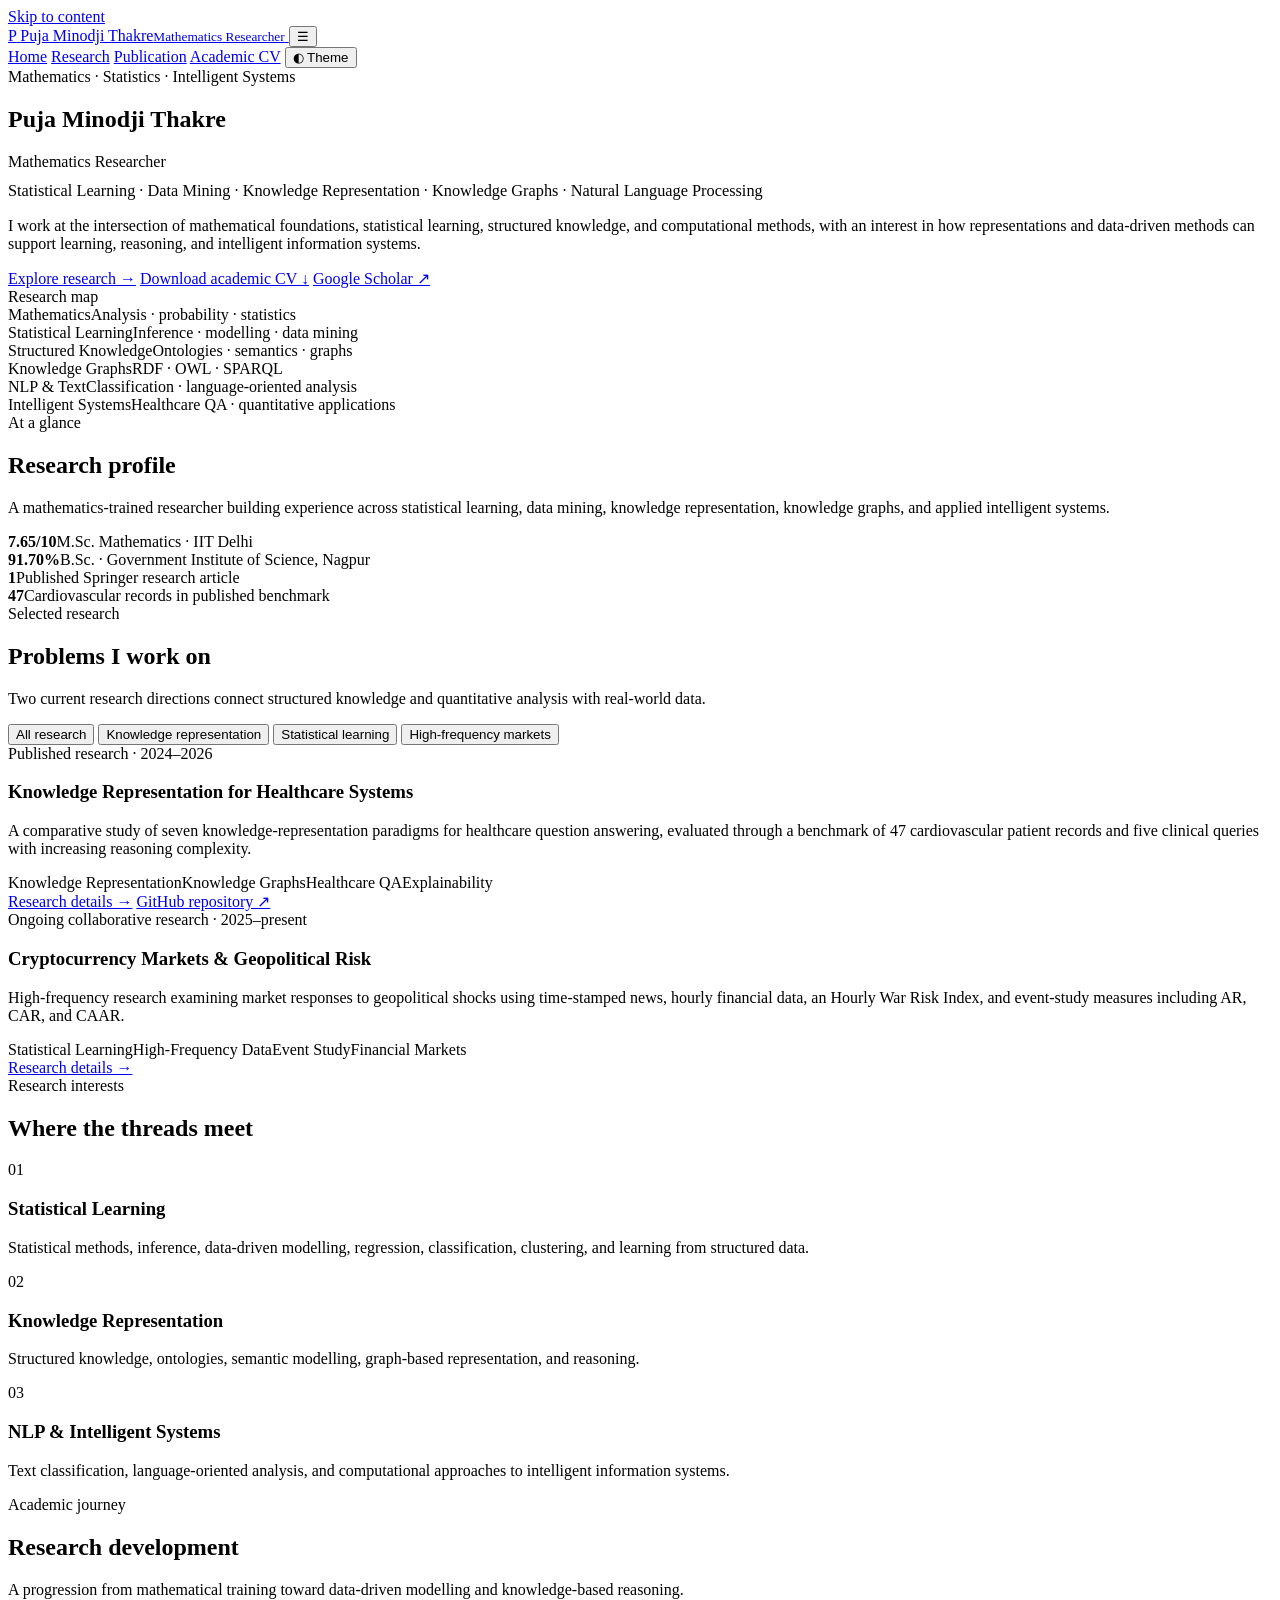
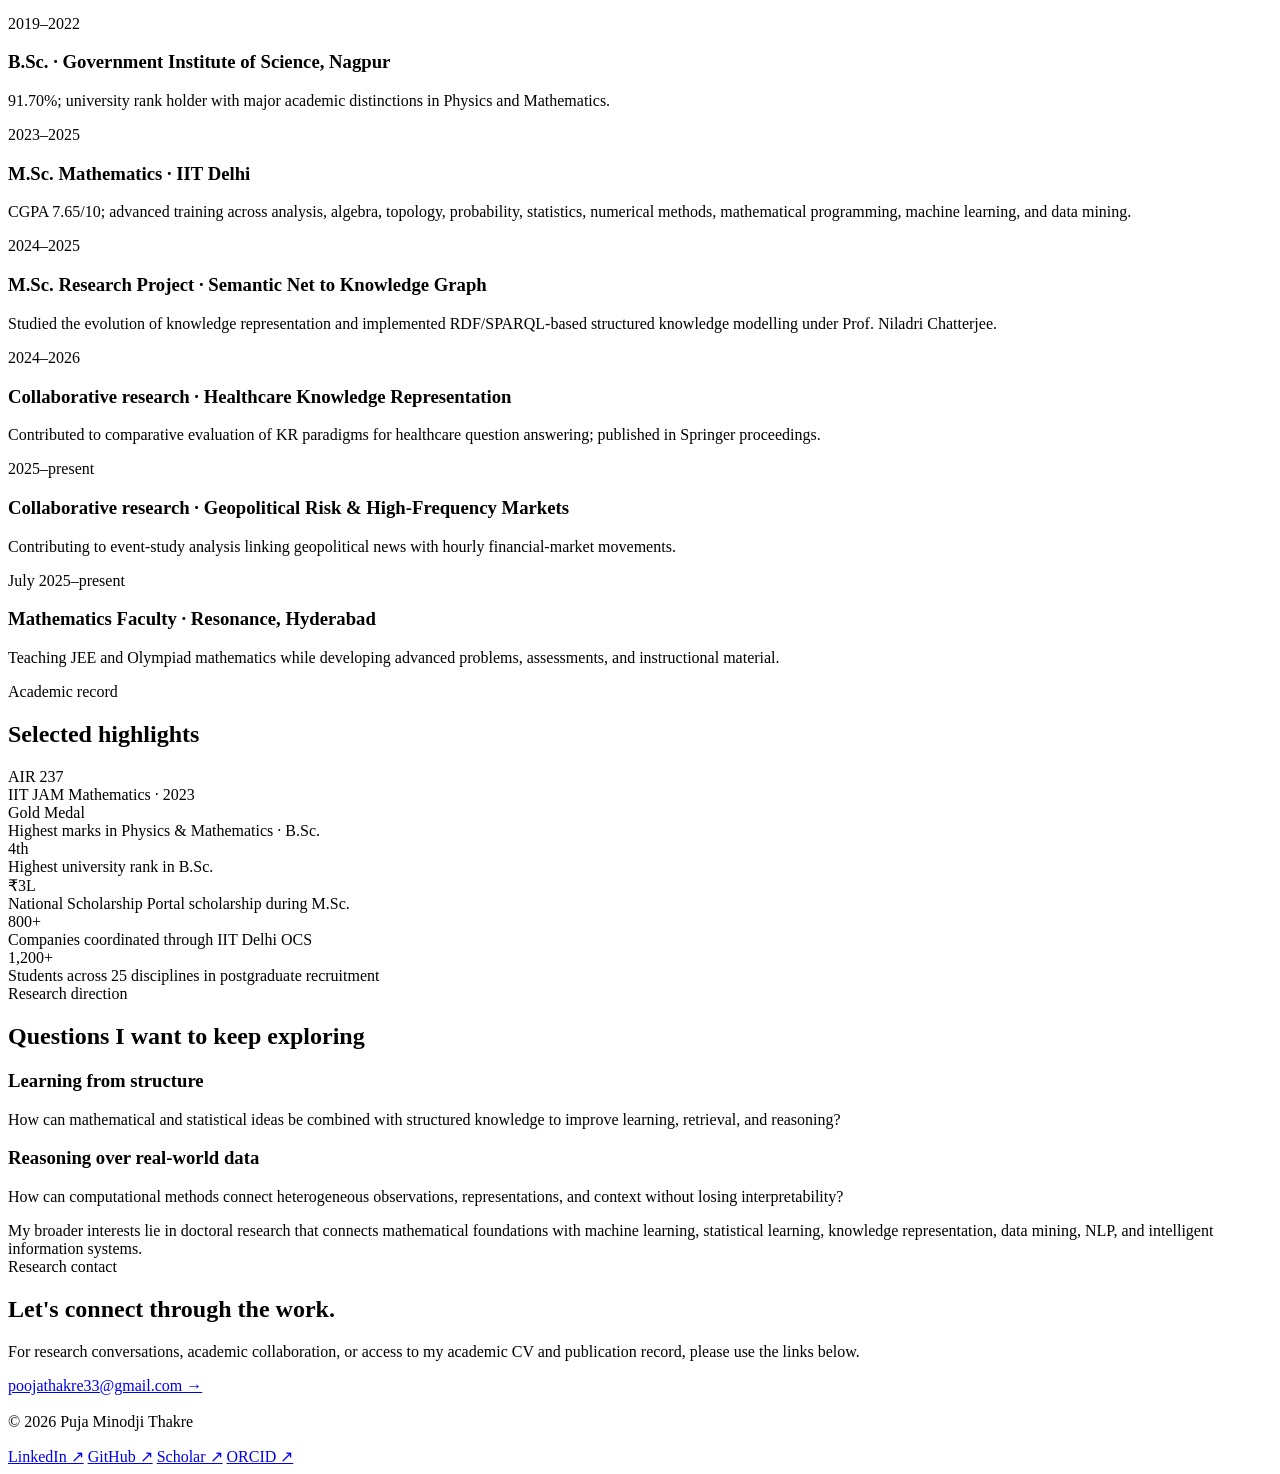
==== index.html @ 7a0cbb79 "Add files via upload" ====
<!doctype html>
<html lang="en">
<head>
  <meta charset="utf-8">
  <meta name="viewport" content="width=device-width, initial-scale=1">
  <meta name="description" content="Academic website of Puja Minodji Thakre — Mathematics Researcher working across statistical learning, data mining, knowledge representation, knowledge graphs, and NLP.">
  <meta name="theme-color" content="#2f6f64">
  <title>Puja Minodji Thakre — Mathematics Researcher</title>
  <link rel="icon" href="assets/favicon.svg" type="image/svg+xml"><link rel="manifest" href="site.webmanifest">
  <link rel="stylesheet" href="assets/styles.css">
</head>
<body>
<a class="skip-link" href="#main">Skip to content</a>
<div class="progress" aria-hidden="true"><span></span></div>
<header class="nav">
  <div class="container nav-inner">
    <a class="brand" href="index.html" aria-label="Puja Minodji Thakre home">
      <span class="brand-mark">P</span>
      <span>Puja Minodji Thakre<small>Mathematics Researcher</small></span>
    </a>
    <button class="menu-btn" data-menu aria-expanded="false" aria-label="Open navigation">☰</button>
    <nav class="nav-links" data-nav aria-label="Primary navigation">
      <a href="index.html" data-current>Home</a>
      <a href="research.html">Research</a>
      <a href="publications.html">Publication</a>
      <a href="cv.html">Academic CV</a>
      <button class="nav-btn" data-theme-toggle aria-label="Switch theme">◐ Theme</button>
    </nav>
  </div>
</header>

<main id="main">
  <section class="hero">
    <div class="container hero-grid">
      <div>
        <div class="eyebrow">Mathematics · Statistics · Intelligent Systems</div>
        <h1>Puja Minodji Thakre</h1>
        <div class="subtitle">Mathematics Researcher</div>
        <p class="subtitle" style="font-size:1.02rem; margin-top:10px;">Statistical Learning · Data Mining · Knowledge Representation · Knowledge Graphs · Natural Language Processing</p>
        <p class="statement">I work at the intersection of mathematical foundations, statistical learning, structured knowledge, and computational methods, with an interest in how representations and data-driven methods can support learning, reasoning, and intelligent information systems.</p>
        <div class="hero-actions">
          <a class="btn btn-primary" href="research.html">Explore research →</a>
          <a class="btn" href="assets/Puja_Academic_CV.pdf" target="_blank" rel="noopener">Download academic CV ↓</a>
          <a class="btn btn-ghost" href="https://scholar.google.com/citations?user=FoOvhlQAAAAJ&hl=en" target="_blank" rel="noopener">Google Scholar ↗</a>
        </div>
      </div>

      <div class="hero-art" aria-label="Research map visualization">
        <div class="label">Research map</div>
        <div class="constellation">
          <div class="link l1"></div><div class="link l2"></div><div class="link l3"></div><div class="link l4"></div><div class="link l5"></div>
          <div class="pulse p1"></div><div class="pulse p2"></div>
          <div class="node n1">Mathematics<span>Analysis · probability · statistics</span></div>
          <div class="node n2">Statistical Learning<span>Inference · modelling · data mining</span></div>
          <div class="node n3">Structured Knowledge<span>Ontologies · semantics · graphs</span></div>
          <div class="node n4">Knowledge Graphs<span>RDF · OWL · SPARQL</span></div>
          <div class="node n5">NLP &amp; Text<span>Classification · language-oriented analysis</span></div>
          <div class="node n6">Intelligent Systems<span>Healthcare QA · quantitative applications</span></div>
        </div>
      </div>
    </div>
  </section>

  <section class="section" id="snapshot">
    <div class="container">
      <div class="section-head">
        <div>
          <div class="section-kicker">At a glance</div>
          <h2>Research profile</h2>
        </div>
        <p class="section-intro">A mathematics-trained researcher building experience across statistical learning, data mining, knowledge representation, knowledge graphs, and applied intelligent systems.</p>
      </div>
      <div class="snapshot">
        <div class="item"><strong>7.65/10</strong><span>M.Sc. Mathematics · IIT Delhi</span></div>
        <div class="item"><strong>91.70%</strong><span>B.Sc. · Government Institute of Science, Nagpur</span></div>
        <div class="item"><strong>1</strong><span>Published Springer research article</span></div>
        <div class="item"><strong>47</strong><span>Cardiovascular records in published benchmark</span></div>
      </div>
    </div>
  </section>

  <section class="section alt" id="research">
    <div class="container">
      <div class="section-head">
        <div>
          <div class="section-kicker">Selected research</div>
          <h2>Problems I work on</h2>
        </div>
        <p class="section-intro">Two current research directions connect structured knowledge and quantitative analysis with real-world data.</p>
      </div>

      <div class="filters" data-filter-group>
        <button class="filter active" data-filter="all">All research</button>
        <button class="filter" data-filter="kr">Knowledge representation</button>
        <button class="filter" data-filter="stats">Statistical learning</button>
        <button class="filter" data-filter="finance">High-frequency markets</button>
      </div>

      <div class="grid-2">
        <article class="card" data-research-card data-tags="kr">
          <div class="meta">Published research · 2024–2026</div>
          <h3>Knowledge Representation for Healthcare Systems</h3>
          <p>A comparative study of seven knowledge-representation paradigms for healthcare question answering, evaluated through a benchmark of 47 cardiovascular patient records and five clinical queries with increasing reasoning complexity.</p>
          <div class="tag-row">
            <span class="tag">Knowledge Representation</span><span class="tag">Knowledge Graphs</span><span class="tag">Healthcare QA</span><span class="tag">Explainability</span>
          </div>
          <div class="card-actions">
            <a class="text-link" href="research.html#healthcare">Research details →</a>
            <a class="text-link" href="https://github.com/PUJAMINODTHAKRE/healthcare-kb-representation-evaluation" target="_blank" rel="noopener">GitHub repository ↗</a>
          </div>
        </article>

        <article class="card" data-research-card data-tags="stats,finance">
          <div class="meta">Ongoing collaborative research · 2025–present</div>
          <h3>Cryptocurrency Markets &amp; Geopolitical Risk</h3>
          <p>High-frequency research examining market responses to geopolitical shocks using time-stamped news, hourly financial data, an Hourly War Risk Index, and event-study measures including AR, CAR, and CAAR.</p>
          <div class="tag-row">
            <span class="tag">Statistical Learning</span><span class="tag">High-Frequency Data</span><span class="tag">Event Study</span><span class="tag">Financial Markets</span>
          </div>
          <div class="card-actions"><a class="text-link" href="research.html#markets">Research details →</a></div>
        </article>
      </div>
    </div>
  </section>

  <section class="section" id="interests">
    <div class="container">
      <div class="section-head">
        <div>
          <div class="section-kicker">Research interests</div>
          <h2>Where the threads meet</h2>
        </div>
      </div>
      <div class="grid-3">
        <div class="card"><div class="meta">01</div><h3>Statistical Learning</h3><p>Statistical methods, inference, data-driven modelling, regression, classification, clustering, and learning from structured data.</p></div>
        <div class="card"><div class="meta">02</div><h3>Knowledge Representation</h3><p>Structured knowledge, ontologies, semantic modelling, graph-based representation, and reasoning.</p></div>
        <div class="card"><div class="meta">03</div><h3>NLP &amp; Intelligent Systems</h3><p>Text classification, language-oriented analysis, and computational approaches to intelligent information systems.</p></div>
      </div>
    </div>
  </section>

  <section class="section alt" id="journey">
    <div class="container">
      <div class="section-head">
        <div><div class="section-kicker">Academic journey</div><h2>Research development</h2></div>
        <p class="section-intro">A progression from mathematical training toward data-driven modelling and knowledge-based reasoning.</p>
      </div>
      <div class="timeline">
        <div class="timeline-item"><div class="timeline-date">2019–2022</div><h3>B.Sc. · Government Institute of Science, Nagpur</h3><p>91.70%; university rank holder with major academic distinctions in Physics and Mathematics.</p></div>
        <div class="timeline-item"><div class="timeline-date">2023–2025</div><h3>M.Sc. Mathematics · IIT Delhi</h3><p>CGPA 7.65/10; advanced training across analysis, algebra, topology, probability, statistics, numerical methods, mathematical programming, machine learning, and data mining.</p></div>
        <div class="timeline-item"><div class="timeline-date">2024–2025</div><h3>M.Sc. Research Project · Semantic Net to Knowledge Graph</h3><p>Studied the evolution of knowledge representation and implemented RDF/SPARQL-based structured knowledge modelling under Prof. Niladri Chatterjee.</p></div>
        <div class="timeline-item"><div class="timeline-date">2024–2026</div><h3>Collaborative research · Healthcare Knowledge Representation</h3><p>Contributed to comparative evaluation of KR paradigms for healthcare question answering; published in Springer proceedings.</p></div>
        <div class="timeline-item"><div class="timeline-date">2025–present</div><h3>Collaborative research · Geopolitical Risk &amp; High-Frequency Markets</h3><p>Contributing to event-study analysis linking geopolitical news with hourly financial-market movements.</p></div>
        <div class="timeline-item"><div class="timeline-date">July 2025–present</div><h3>Mathematics Faculty · Resonance, Hyderabad</h3><p>Teaching JEE and Olympiad mathematics while developing advanced problems, assessments, and instructional material.</p></div>
      </div>
    </div>
  </section>

  <section class="section" id="highlights">
    <div class="container">
      <div class="section-head"><div><div class="section-kicker">Academic record</div><h2>Selected highlights</h2></div></div>
      <div class="stats-grid">
        <div class="stat-card"><div class="big">AIR 237</div><div class="label">IIT JAM Mathematics · 2023</div></div>
        <div class="stat-card"><div class="big">Gold Medal</div><div class="label">Highest marks in Physics &amp; Mathematics · B.Sc.</div></div>
        <div class="stat-card"><div class="big">4th</div><div class="label">Highest university rank in B.Sc.</div></div>
        <div class="stat-card"><div class="big">₹3L</div><div class="label">National Scholarship Portal scholarship during M.Sc.</div></div>
        <div class="stat-card"><div class="big">800+</div><div class="label">Companies coordinated through IIT Delhi OCS</div></div>
        <div class="stat-card"><div class="big">1,200+</div><div class="label">Students across 25 disciplines in postgraduate recruitment</div></div>
      </div>
    </div>
  </section>

  <section class="section alt" id="direction">
    <div class="container">
      <div class="section-head">
        <div><div class="section-kicker">Research direction</div><h2>Questions I want to keep exploring</h2></div>
      </div>
      <div class="grid-2">
        <div class="card">
          <h3>Learning from structure</h3>
          <p>How can mathematical and statistical ideas be combined with structured knowledge to improve learning, retrieval, and reasoning?</p>
        </div>
        <div class="card">
          <h3>Reasoning over real-world data</h3>
          <p>How can computational methods connect heterogeneous observations, representations, and context without losing interpretability?</p>
        </div>
      </div>
      <div class="callout">My broader interests lie in doctoral research that connects mathematical foundations with machine learning, statistical learning, knowledge representation, data mining, NLP, and intelligent information systems.</div>
    </div>
  </section>
</main>

<footer class="footer">
  <div class="container footer-grid">
    <div>
      <div class="section-kicker">Research contact</div>
      <h2>Let's connect through the work.</h2>
      <p>For research conversations, academic collaboration, or access to my academic CV and publication record, please use the links below.</p>
      <a class="text-link" href="mailto:poojathakre33@gmail.com">poojathakre33@gmail.com →</a>
      <p style="margin-top:18px;" data-year="2026">© 2026 Puja Minodji Thakre</p>
    </div>
    <div class="socials">
      <a class="social" href="https://www.linkedin.com/in/puja-minodji-thakre/" target="_blank" rel="noopener">LinkedIn ↗</a>
      <a class="social" href="https://github.com/PUJAMINODTHAKRE" target="_blank" rel="noopener">GitHub ↗</a>
      <a class="social" href="https://scholar.google.com/citations?user=FoOvhlQAAAAJ&hl=en" target="_blank" rel="noopener">Scholar ↗</a>
      <a class="social" href="https://orcid.org/0009-0001-7924-5363" target="_blank" rel="noopener">ORCID ↗</a>
    </div>
  </div>
</footer>
<script src="assets/app.js"></script>
</body>
</html>
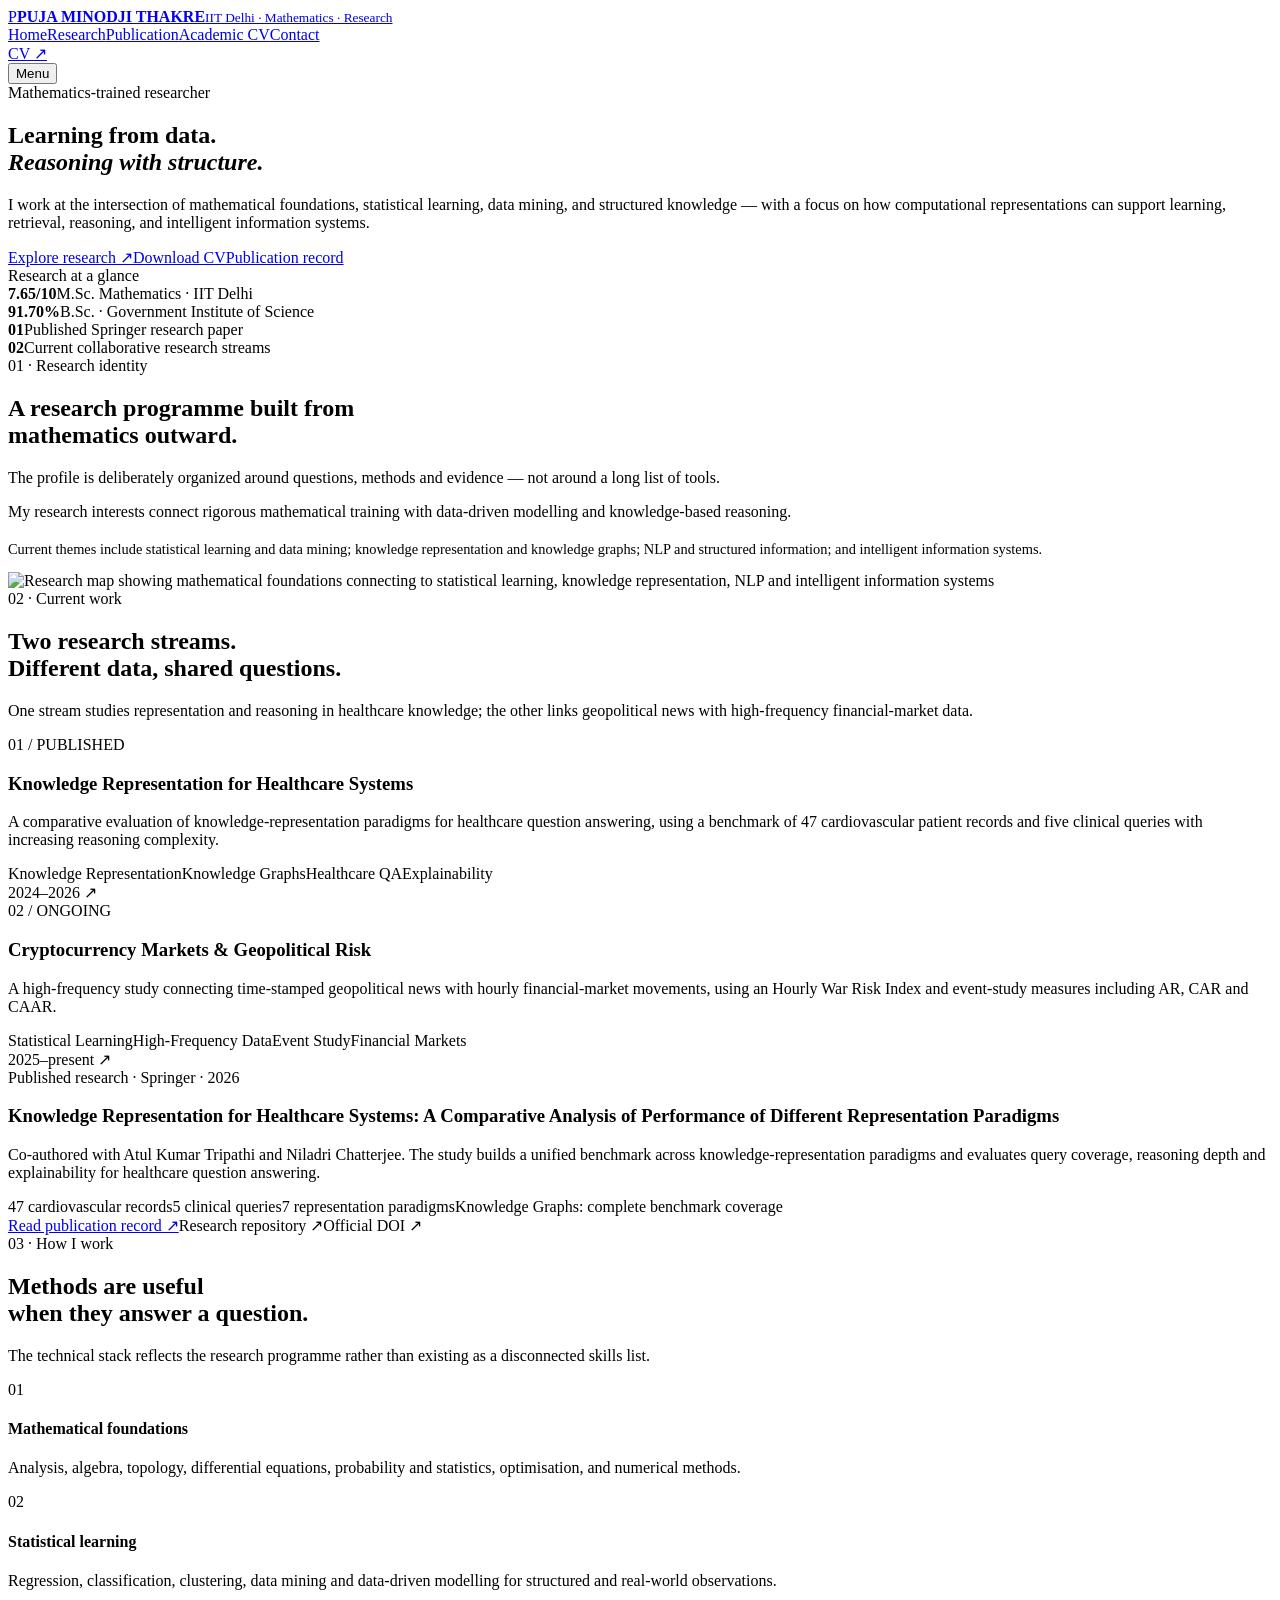
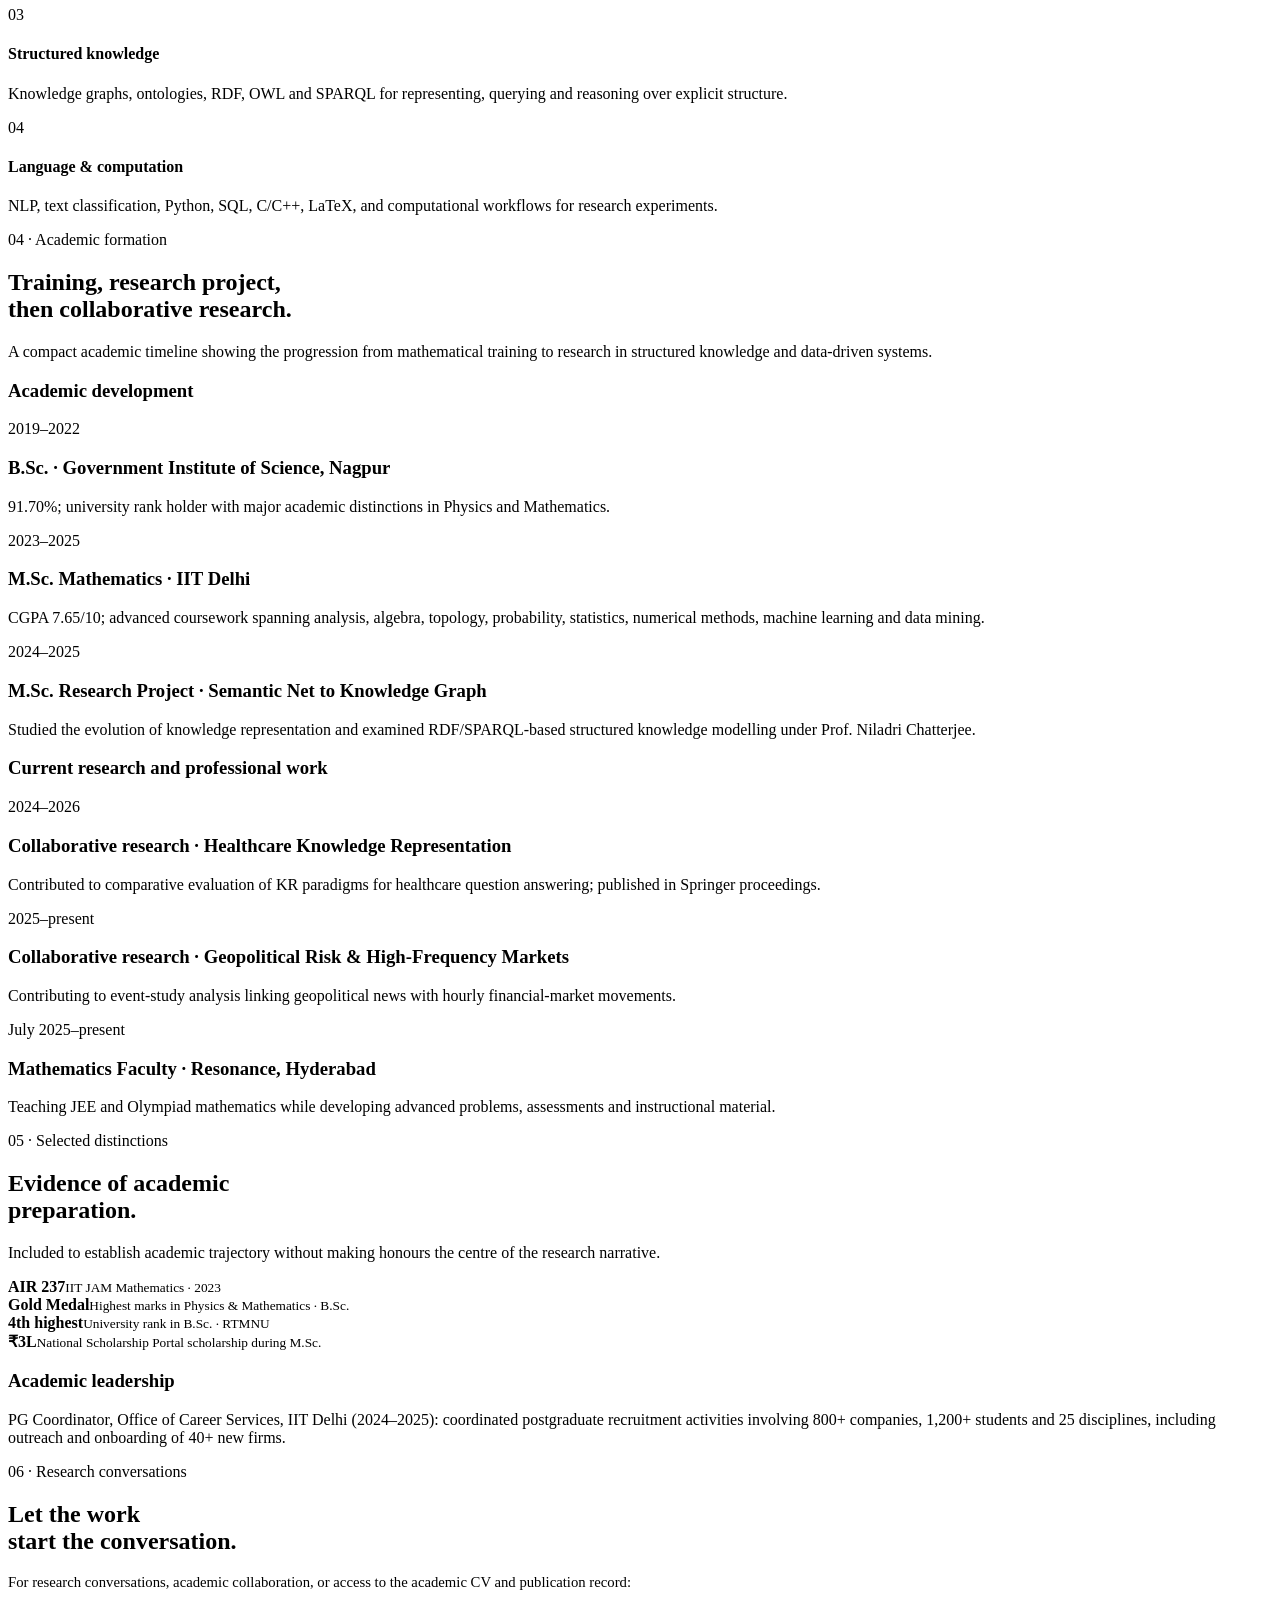
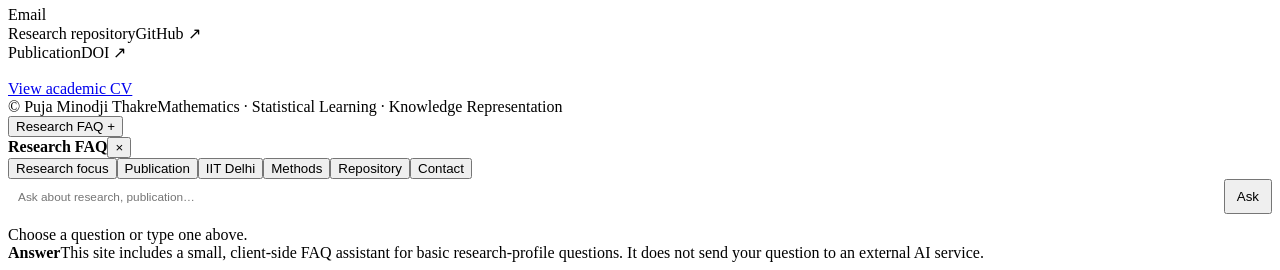
==== commit 0c516545: "Add files via upload" ====
--- a/index.html
+++ b/index.html
@@ -1,212 +1,13 @@
-<!doctype html>
-<html lang="en">
-<head>
-  <meta charset="utf-8">
-  <meta name="viewport" content="width=device-width, initial-scale=1">
-  <meta name="description" content="Academic website of Puja Minodji Thakre — Mathematics Researcher working across statistical learning, data mining, knowledge representation, knowledge graphs, and NLP.">
-  <meta name="theme-color" content="#2f6f64">
-  <title>Puja Minodji Thakre — Mathematics Researcher</title>
-  <link rel="icon" href="assets/favicon.svg" type="image/svg+xml"><link rel="manifest" href="site.webmanifest">
-  <link rel="stylesheet" href="assets/styles.css">
-</head>
-<body>
-<a class="skip-link" href="#main">Skip to content</a>
-<div class="progress" aria-hidden="true"><span></span></div>
-<header class="nav">
-  <div class="container nav-inner">
-    <a class="brand" href="index.html" aria-label="Puja Minodji Thakre home">
-      <span class="brand-mark">P</span>
-      <span>Puja Minodji Thakre<small>Mathematics Researcher</small></span>
-    </a>
-    <button class="menu-btn" data-menu aria-expanded="false" aria-label="Open navigation">☰</button>
-    <nav class="nav-links" data-nav aria-label="Primary navigation">
-      <a href="index.html" data-current>Home</a>
-      <a href="research.html">Research</a>
-      <a href="publications.html">Publication</a>
-      <a href="cv.html">Academic CV</a>
-      <button class="nav-btn" data-theme-toggle aria-label="Switch theme">◐ Theme</button>
-    </nav>
-  </div>
-</header>
-
-<main id="main">
-  <section class="hero">
-    <div class="container hero-grid">
-      <div>
-        <div class="eyebrow">Mathematics · Statistics · Intelligent Systems</div>
-        <h1>Puja Minodji Thakre</h1>
-        <div class="subtitle">Mathematics Researcher</div>
-        <p class="subtitle" style="font-size:1.02rem; margin-top:10px;">Statistical Learning · Data Mining · Knowledge Representation · Knowledge Graphs · Natural Language Processing</p>
-        <p class="statement">I work at the intersection of mathematical foundations, statistical learning, structured knowledge, and computational methods, with an interest in how representations and data-driven methods can support learning, reasoning, and intelligent information systems.</p>
-        <div class="hero-actions">
-          <a class="btn btn-primary" href="research.html">Explore research →</a>
-          <a class="btn" href="assets/Puja_Academic_CV.pdf" target="_blank" rel="noopener">Download academic CV ↓</a>
-          <a class="btn btn-ghost" href="https://scholar.google.com/citations?user=FoOvhlQAAAAJ&hl=en" target="_blank" rel="noopener">Google Scholar ↗</a>
-        </div>
-      </div>
-
-      <div class="hero-art" aria-label="Research map visualization">
-        <div class="label">Research map</div>
-        <div class="constellation">
-          <div class="link l1"></div><div class="link l2"></div><div class="link l3"></div><div class="link l4"></div><div class="link l5"></div>
-          <div class="pulse p1"></div><div class="pulse p2"></div>
-          <div class="node n1">Mathematics<span>Analysis · probability · statistics</span></div>
-          <div class="node n2">Statistical Learning<span>Inference · modelling · data mining</span></div>
-          <div class="node n3">Structured Knowledge<span>Ontologies · semantics · graphs</span></div>
-          <div class="node n4">Knowledge Graphs<span>RDF · OWL · SPARQL</span></div>
-          <div class="node n5">NLP &amp; Text<span>Classification · language-oriented analysis</span></div>
-          <div class="node n6">Intelligent Systems<span>Healthcare QA · quantitative applications</span></div>
-        </div>
-      </div>
-    </div>
-  </section>
-
-  <section class="section" id="snapshot">
-    <div class="container">
-      <div class="section-head">
-        <div>
-          <div class="section-kicker">At a glance</div>
-          <h2>Research profile</h2>
-        </div>
-        <p class="section-intro">A mathematics-trained researcher building experience across statistical learning, data mining, knowledge representation, knowledge graphs, and applied intelligent systems.</p>
-      </div>
-      <div class="snapshot">
-        <div class="item"><strong>7.65/10</strong><span>M.Sc. Mathematics · IIT Delhi</span></div>
-        <div class="item"><strong>91.70%</strong><span>B.Sc. · Government Institute of Science, Nagpur</span></div>
-        <div class="item"><strong>1</strong><span>Published Springer research article</span></div>
-        <div class="item"><strong>47</strong><span>Cardiovascular records in published benchmark</span></div>
-      </div>
-    </div>
-  </section>
-
-  <section class="section alt" id="research">
-    <div class="container">
-      <div class="section-head">
-        <div>
-          <div class="section-kicker">Selected research</div>
-          <h2>Problems I work on</h2>
-        </div>
-        <p class="section-intro">Two current research directions connect structured knowledge and quantitative analysis with real-world data.</p>
-      </div>
-
-      <div class="filters" data-filter-group>
-        <button class="filter active" data-filter="all">All research</button>
-        <button class="filter" data-filter="kr">Knowledge representation</button>
-        <button class="filter" data-filter="stats">Statistical learning</button>
-        <button class="filter" data-filter="finance">High-frequency markets</button>
-      </div>
-
-      <div class="grid-2">
-        <article class="card" data-research-card data-tags="kr">
-          <div class="meta">Published research · 2024–2026</div>
-          <h3>Knowledge Representation for Healthcare Systems</h3>
-          <p>A comparative study of seven knowledge-representation paradigms for healthcare question answering, evaluated through a benchmark of 47 cardiovascular patient records and five clinical queries with increasing reasoning complexity.</p>
-          <div class="tag-row">
-            <span class="tag">Knowledge Representation</span><span class="tag">Knowledge Graphs</span><span class="tag">Healthcare QA</span><span class="tag">Explainability</span>
-          </div>
-          <div class="card-actions">
-            <a class="text-link" href="research.html#healthcare">Research details →</a>
-            <a class="text-link" href="https://github.com/PUJAMINODTHAKRE/healthcare-kb-representation-evaluation" target="_blank" rel="noopener">GitHub repository ↗</a>
-          </div>
-        </article>
-
-        <article class="card" data-research-card data-tags="stats,finance">
-          <div class="meta">Ongoing collaborative research · 2025–present</div>
-          <h3>Cryptocurrency Markets &amp; Geopolitical Risk</h3>
-          <p>High-frequency research examining market responses to geopolitical shocks using time-stamped news, hourly financial data, an Hourly War Risk Index, and event-study measures including AR, CAR, and CAAR.</p>
-          <div class="tag-row">
-            <span class="tag">Statistical Learning</span><span class="tag">High-Frequency Data</span><span class="tag">Event Study</span><span class="tag">Financial Markets</span>
-          </div>
-          <div class="card-actions"><a class="text-link" href="research.html#markets">Research details →</a></div>
-        </article>
-      </div>
-    </div>
-  </section>
-
-  <section class="section" id="interests">
-    <div class="container">
-      <div class="section-head">
-        <div>
-          <div class="section-kicker">Research interests</div>
-          <h2>Where the threads meet</h2>
-        </div>
-      </div>
-      <div class="grid-3">
-        <div class="card"><div class="meta">01</div><h3>Statistical Learning</h3><p>Statistical methods, inference, data-driven modelling, regression, classification, clustering, and learning from structured data.</p></div>
-        <div class="card"><div class="meta">02</div><h3>Knowledge Representation</h3><p>Structured knowledge, ontologies, semantic modelling, graph-based representation, and reasoning.</p></div>
-        <div class="card"><div class="meta">03</div><h3>NLP &amp; Intelligent Systems</h3><p>Text classification, language-oriented analysis, and computational approaches to intelligent information systems.</p></div>
-      </div>
-    </div>
-  </section>
-
-  <section class="section alt" id="journey">
-    <div class="container">
-      <div class="section-head">
-        <div><div class="section-kicker">Academic journey</div><h2>Research development</h2></div>
-        <p class="section-intro">A progression from mathematical training toward data-driven modelling and knowledge-based reasoning.</p>
-      </div>
-      <div class="timeline">
-        <div class="timeline-item"><div class="timeline-date">2019–2022</div><h3>B.Sc. · Government Institute of Science, Nagpur</h3><p>91.70%; university rank holder with major academic distinctions in Physics and Mathematics.</p></div>
-        <div class="timeline-item"><div class="timeline-date">2023–2025</div><h3>M.Sc. Mathematics · IIT Delhi</h3><p>CGPA 7.65/10; advanced training across analysis, algebra, topology, probability, statistics, numerical methods, mathematical programming, machine learning, and data mining.</p></div>
-        <div class="timeline-item"><div class="timeline-date">2024–2025</div><h3>M.Sc. Research Project · Semantic Net to Knowledge Graph</h3><p>Studied the evolution of knowledge representation and implemented RDF/SPARQL-based structured knowledge modelling under Prof. Niladri Chatterjee.</p></div>
-        <div class="timeline-item"><div class="timeline-date">2024–2026</div><h3>Collaborative research · Healthcare Knowledge Representation</h3><p>Contributed to comparative evaluation of KR paradigms for healthcare question answering; published in Springer proceedings.</p></div>
-        <div class="timeline-item"><div class="timeline-date">2025–present</div><h3>Collaborative research · Geopolitical Risk &amp; High-Frequency Markets</h3><p>Contributing to event-study analysis linking geopolitical news with hourly financial-market movements.</p></div>
-        <div class="timeline-item"><div class="timeline-date">July 2025–present</div><h3>Mathematics Faculty · Resonance, Hyderabad</h3><p>Teaching JEE and Olympiad mathematics while developing advanced problems, assessments, and instructional material.</p></div>
-      </div>
-    </div>
-  </section>
-
-  <section class="section" id="highlights">
-    <div class="container">
-      <div class="section-head"><div><div class="section-kicker">Academic record</div><h2>Selected highlights</h2></div></div>
-      <div class="stats-grid">
-        <div class="stat-card"><div class="big">AIR 237</div><div class="label">IIT JAM Mathematics · 2023</div></div>
-        <div class="stat-card"><div class="big">Gold Medal</div><div class="label">Highest marks in Physics &amp; Mathematics · B.Sc.</div></div>
-        <div class="stat-card"><div class="big">4th</div><div class="label">Highest university rank in B.Sc.</div></div>
-        <div class="stat-card"><div class="big">₹3L</div><div class="label">National Scholarship Portal scholarship during M.Sc.</div></div>
-        <div class="stat-card"><div class="big">800+</div><div class="label">Companies coordinated through IIT Delhi OCS</div></div>
-        <div class="stat-card"><div class="big">1,200+</div><div class="label">Students across 25 disciplines in postgraduate recruitment</div></div>
-      </div>
-    </div>
-  </section>
-
-  <section class="section alt" id="direction">
-    <div class="container">
-      <div class="section-head">
-        <div><div class="section-kicker">Research direction</div><h2>Questions I want to keep exploring</h2></div>
-      </div>
-      <div class="grid-2">
-        <div class="card">
-          <h3>Learning from structure</h3>
-          <p>How can mathematical and statistical ideas be combined with structured knowledge to improve learning, retrieval, and reasoning?</p>
-        </div>
-        <div class="card">
-          <h3>Reasoning over real-world data</h3>
-          <p>How can computational methods connect heterogeneous observations, representations, and context without losing interpretability?</p>
-        </div>
-      </div>
-      <div class="callout">My broader interests lie in doctoral research that connects mathematical foundations with machine learning, statistical learning, knowledge representation, data mining, NLP, and intelligent information systems.</div>
-    </div>
-  </section>
-</main>
-
-<footer class="footer">
-  <div class="container footer-grid">
-    <div>
-      <div class="section-kicker">Research contact</div>
-      <h2>Let's connect through the work.</h2>
-      <p>For research conversations, academic collaboration, or access to my academic CV and publication record, please use the links below.</p>
-      <a class="text-link" href="mailto:poojathakre33@gmail.com">poojathakre33@gmail.com →</a>
-      <p style="margin-top:18px;" data-year="2026">© 2026 Puja Minodji Thakre</p>
-    </div>
-    <div class="socials">
-      <a class="social" href="https://www.linkedin.com/in/puja-minodji-thakre/" target="_blank" rel="noopener">LinkedIn ↗</a>
-      <a class="social" href="https://github.com/PUJAMINODTHAKRE" target="_blank" rel="noopener">GitHub ↗</a>
-      <a class="social" href="https://scholar.google.com/citations?user=FoOvhlQAAAAJ&hl=en" target="_blank" rel="noopener">Scholar ↗</a>
-      <a class="social" href="https://orcid.org/0009-0001-7924-5363" target="_blank" rel="noopener">ORCID ↗</a>
-    </div>
-  </div>
-</footer>
-<script src="assets/app.js"></script>
-</body>
-</html>
+<!doctype html><html lang="en"><head><meta charset="utf-8"><meta name="viewport" content="width=device-width, initial-scale=1"><meta name="description" content="Academic website of Puja Minodji Thakre — mathematics-trained researcher working across statistical learning, data mining, knowledge representation, knowledge graphs and NLP."><title>Puja Minodji Thakre — Mathematics Researcher</title><link rel="icon" href="assets/favicon.svg"><link rel="stylesheet" href="assets/styles.css"><meta property="og:title" content="Puja Minodji Thakre — Mathematics Researcher"><meta property="og:description" content="Research across statistical learning, data mining, knowledge representation, knowledge graphs and NLP."><meta property="og:type" content="website"><script type="application/ld+json">{"@context":"https://schema.org","@type":"Person","name":"Puja Minodji Thakre","jobTitle":"Mathematics Researcher","alumniOf":{"@type":"CollegeOrUniversity","name":"Indian Institute of Technology Delhi"},"email":"mailto:poojathakre33@gmail.com","knowsAbout":["Statistical Learning","Data Mining","Knowledge Representation","Knowledge Graphs","Natural Language Processing","Intelligent Information Systems"]}</script></head><body>
+<header class="topbar"><div class="wrap nav"><a class="brand" href="index.html"><span class="mark">P</span><span><strong>PUJA MINODJI THAKRE</strong><small>IIT Delhi · Mathematics · Research</small></span></a><nav class="links"><a href="index.html">Home</a><a href="research.html">Research</a><a href="publications.html">Publication</a><a href="cv.html">Academic CV</a><a href="#contact">Contact</a></nav><div class="nav-cta"><a class="btn" href="assets/Puja_Minodji_Thakre_Academic_CV.pdf">CV ↗</a></div><button class="mobile-toggle" aria-label="Toggle navigation">Menu</button></div></header>
+<main>
+<section class="hero"><div class="wrap hero-grid"><div class="reveal"><div class="eyebrow mono">Mathematics-trained researcher</div><h1>Learning from data.<br><em>Reasoning with structure.</em></h1><p class="hero-lead">I work at the intersection of mathematical foundations, statistical learning, data mining, and structured knowledge — with a focus on how computational representations can support learning, retrieval, reasoning, and intelligent information systems.</p><div class="hero-actions"><a class="btn primary" href="research.html">Explore research ↗</a><a class="btn" href="assets/Puja_Minodji_Thakre_Academic_CV.pdf">Download CV</a><a class="btn" href="publications.html">Publication record</a></div></div><aside class="hero-side reveal"><div class="label mono">Research at a glance</div><div class="snapshot"><div class="snap"><b>7.65/10</b><span>M.Sc. Mathematics · IIT Delhi</span></div><div class="snap"><b>91.70%</b><span>B.Sc. · Government Institute of Science</span></div><div class="snap"><b>01</b><span>Published Springer research paper</span></div><div class="snap"><b>02</b><span>Current collaborative research streams</span></div></div></aside></div></section>
+<section class="section tight"><div class="wrap"><div class="section-head reveal"><div><div class="kicker mono">01 · Research identity</div><h2 class="section-title">A research programme built from<br>mathematics outward.</h2></div><p class="section-note">The profile is deliberately organized around questions, methods and evidence — not around a long list of tools.</p></div><div class="agenda"><div class="agenda-intro reveal"><p>My research interests connect rigorous mathematical training with data-driven modelling and knowledge-based reasoning.</p><p class="muted" style="font-family:'DM Sans';font-size:.9rem;margin-top:20px">Current themes include statistical learning and data mining; knowledge representation and knowledge graphs; NLP and structured information; and intelligent information systems.</p></div><div class="agenda-map reveal"><img src="assets/research-map.svg" alt="Research map showing mathematical foundations connecting to statistical learning, knowledge representation, NLP and intelligent information systems" style="width:100%;height:100%;display:block;object-fit:cover"></div></div></div></section>
+<section class="section"><div class="wrap"><div class="section-head reveal"><div><div class="kicker mono">02 · Current work</div><h2 class="section-title">Two research streams.<br>Different data, shared questions.</h2></div><p class="section-note">One stream studies representation and reasoning in healthcare knowledge; the other links geopolitical news with high-frequency financial-market data.</p></div><div class="projects"><article class="project reveal"><div class="index">01 / PUBLISHED</div><div><h3>Knowledge Representation for Healthcare Systems</h3><p>A comparative evaluation of knowledge-representation paradigms for healthcare question answering, using a benchmark of 47 cardiovascular patient records and five clinical queries with increasing reasoning complexity.</p><div class="meta"><span class="chip">Knowledge Representation</span><span class="chip">Knowledge Graphs</span><span class="chip">Healthcare QA</span><span class="chip">Explainability</span></div></div><div class="year">2024–2026 <span class="arrow">↗</span></div></article><article class="project reveal"><div class="index">02 / ONGOING</div><div><h3>Cryptocurrency Markets &amp; Geopolitical Risk</h3><p>A high-frequency study connecting time-stamped geopolitical news with hourly financial-market movements, using an Hourly War Risk Index and event-study measures including AR, CAR and CAAR.</p><div class="meta"><span class="chip">Statistical Learning</span><span class="chip">High-Frequency Data</span><span class="chip">Event Study</span><span class="chip">Financial Markets</span></div></div><div class="year">2025–present <span class="arrow">↗</span></div></article></div></div></section>
+<section class="section"><div class="wrap"><div class="feature reveal"><div class="label mono">Published research · Springer · 2026</div><h3>Knowledge Representation for Healthcare Systems: A Comparative Analysis of Performance of Different Representation Paradigms</h3><p>Co-authored with Atul Kumar Tripathi and Niladri Chatterjee. The study builds a unified benchmark across knowledge-representation paradigms and evaluates query coverage, reasoning depth and explainability for healthcare question answering.</p><div class="fact-row"><span class="dark-chip">47 cardiovascular records</span><span class="dark-chip">5 clinical queries</span><span class="dark-chip">7 representation paradigms</span><span class="dark-chip">Knowledge Graphs: complete benchmark coverage</span></div><div class="feature-links"><a class="btn primary" href="publications.html">Read publication record ↗</a><a class="btn" data-github target="_blank" rel="noreferrer">Research repository ↗</a><a class="btn" data-doi target="_blank" rel="noreferrer">Official DOI ↗</a></div></div></div></section>
+<section class="section"><div class="wrap"><div class="section-head reveal"><div><div class="kicker mono">03 · How I work</div><h2 class="section-title">Methods are useful<br>when they answer a question.</h2></div><p class="section-note">The technical stack reflects the research programme rather than existing as a disconnected skills list.</p></div><div class="method-grid reveal"><div class="method"><div class="num">01</div><h4>Mathematical foundations</h4><p>Analysis, algebra, topology, differential equations, probability and statistics, optimisation, and numerical methods.</p></div><div class="method"><div class="num">02</div><h4>Statistical learning</h4><p>Regression, classification, clustering, data mining and data-driven modelling for structured and real-world observations.</p></div><div class="method"><div class="num">03</div><h4>Structured knowledge</h4><p>Knowledge graphs, ontologies, RDF, OWL and SPARQL for representing, querying and reasoning over explicit structure.</p></div><div class="method"><div class="num">04</div><h4>Language &amp; computation</h4><p>NLP, text classification, Python, SQL, C/C++, LaTeX, and computational workflows for research experiments.</p></div></div></div></section>
+<section class="section"><div class="wrap"><div class="section-head reveal"><div><div class="kicker mono">04 · Academic formation</div><h2 class="section-title">Training, research project,<br>then collaborative research.</h2></div><p class="section-note">A compact academic timeline showing the progression from mathematical training to research in structured knowledge and data-driven systems.</p></div><div class="twocol"><div class="panel reveal"><h3>Academic development</h3><div class="timeline"><div class="timeline-item"><div class="timeline-year">2019–2022</div><h3>B.Sc. · Government Institute of Science, Nagpur</h3><p>91.70%; university rank holder with major academic distinctions in Physics and Mathematics.</p></div><div class="timeline-item"><div class="timeline-year">2023–2025</div><h3>M.Sc. Mathematics · IIT Delhi</h3><p>CGPA 7.65/10; advanced coursework spanning analysis, algebra, topology, probability, statistics, numerical methods, machine learning and data mining.</p></div><div class="timeline-item"><div class="timeline-year">2024–2025</div><h3>M.Sc. Research Project · Semantic Net to Knowledge Graph</h3><p>Studied the evolution of knowledge representation and examined RDF/SPARQL-based structured knowledge modelling under Prof. Niladri Chatterjee.</p></div></div></div><div class="panel reveal"><h3>Current research and professional work</h3><div class="timeline"><div class="timeline-item"><div class="timeline-year">2024–2026</div><h3>Collaborative research · Healthcare Knowledge Representation</h3><p>Contributed to comparative evaluation of KR paradigms for healthcare question answering; published in Springer proceedings.</p></div><div class="timeline-item"><div class="timeline-year">2025–present</div><h3>Collaborative research · Geopolitical Risk &amp; High-Frequency Markets</h3><p>Contributing to event-study analysis linking geopolitical news with hourly financial-market movements.</p></div><div class="timeline-item"><div class="timeline-year">July 2025–present</div><h3>Mathematics Faculty · Resonance, Hyderabad</h3><p>Teaching JEE and Olympiad mathematics while developing advanced problems, assessments and instructional material.</p></div></div></div></div></div></section>
+<section class="section"><div class="wrap"><div class="section-head reveal"><div><div class="kicker mono">05 · Selected distinctions</div><h2 class="section-title">Evidence of academic<br>preparation.</h2></div><p class="section-note">Included to establish academic trajectory without making honours the centre of the research narrative.</p></div><div class="honors reveal"><div class="honor"><strong>AIR 237</strong><small>IIT JAM Mathematics · 2023</small></div><div class="honor"><strong>Gold Medal</strong><small>Highest marks in Physics &amp; Mathematics · B.Sc.</small></div><div class="honor"><strong>4th highest</strong><small>University rank in B.Sc. · RTMNU</small></div><div class="honor"><strong>₹3L</strong><small>National Scholarship Portal scholarship during M.Sc.</small></div></div><div class="panel reveal" style="margin-top:18px"><h3>Academic leadership</h3><p>PG Coordinator, Office of Career Services, IIT Delhi (2024–2025): coordinated postgraduate recruitment activities involving 800+ companies, 1,200+ students and 25 disciplines, including outreach and onboarding of 40+ new firms.</p></div></div></section>
+<section class="section" id="contact"><div class="wrap"><div class="contact"><div class="reveal"><div class="kicker mono">06 · Research conversations</div><h2>Let the work<br>start the conversation.</h2></div><div class="contact-side reveal"><p class="muted" style="font-size:.92rem">For research conversations, academic collaboration, or access to the academic CV and publication record:</p><div class="contact-row"><span>Email</span><a data-email></a></div><div class="contact-row"><span>Research repository</span><a data-github target="_blank" rel="noreferrer">GitHub ↗</a></div><div class="contact-row"><span>Publication</span><a data-doi target="_blank" rel="noreferrer">DOI ↗</a></div><div class="hero-actions" style="margin-top:18px"><a class="btn primary" href="cv.html">View academic CV</a></div></div></div></div></section>
+</main><footer class="wrap"><span>© <span data-year></span> Puja Minodji Thakre</span><span>Mathematics · Statistical Learning · Knowledge Representation</span></footer>
+<button class="faq-button" id="faqButton">Research FAQ <span>+</span></button><aside class="faq-panel" id="faqPanel"><div class="faq-head"><strong>Research FAQ</strong><button class="faq-close" id="faqClose">×</button></div><div class="faq-body"><div class="faq-questions"><button class="faq-q" data-q="What is Puja researching?">Research focus</button><button class="faq-q" data-q="What did she publish?">Publication</button><button class="faq-q" data-q="What did she study at IIT Delhi?">IIT Delhi</button><button class="faq-q" data-q="What methods does she use?">Methods</button><button class="faq-q" data-q="Is there a research repository?">Repository</button><button class="faq-q" data-q="How can I contact her?">Contact</button></div><form class="faq-form" id="faqForm" style="display:flex;gap:7px;margin:0 0 12px"><input id="faqInput" aria-label="Ask a research question" placeholder="Ask about research, publication…" style="flex:1;min-width:0;border:1px solid var(--line);padding:9px 10px;border-radius:9px;background:#fff;font:0.74rem/1.2 'DM Sans',sans-serif"><button class="btn" type="submit" style="padding:8px 11px">Ask</button></form><div class="chat-user" id="faqUser">Choose a question or type one above.</div><div class="chat" id="faqAnswer"><b>Answer</b>This site includes a small, client-side FAQ assistant for basic research-profile questions. It does not send your question to an external AI service.</div></div></aside><script src="assets/site-config.js"></script><script src="assets/app.js"></script></body></html>
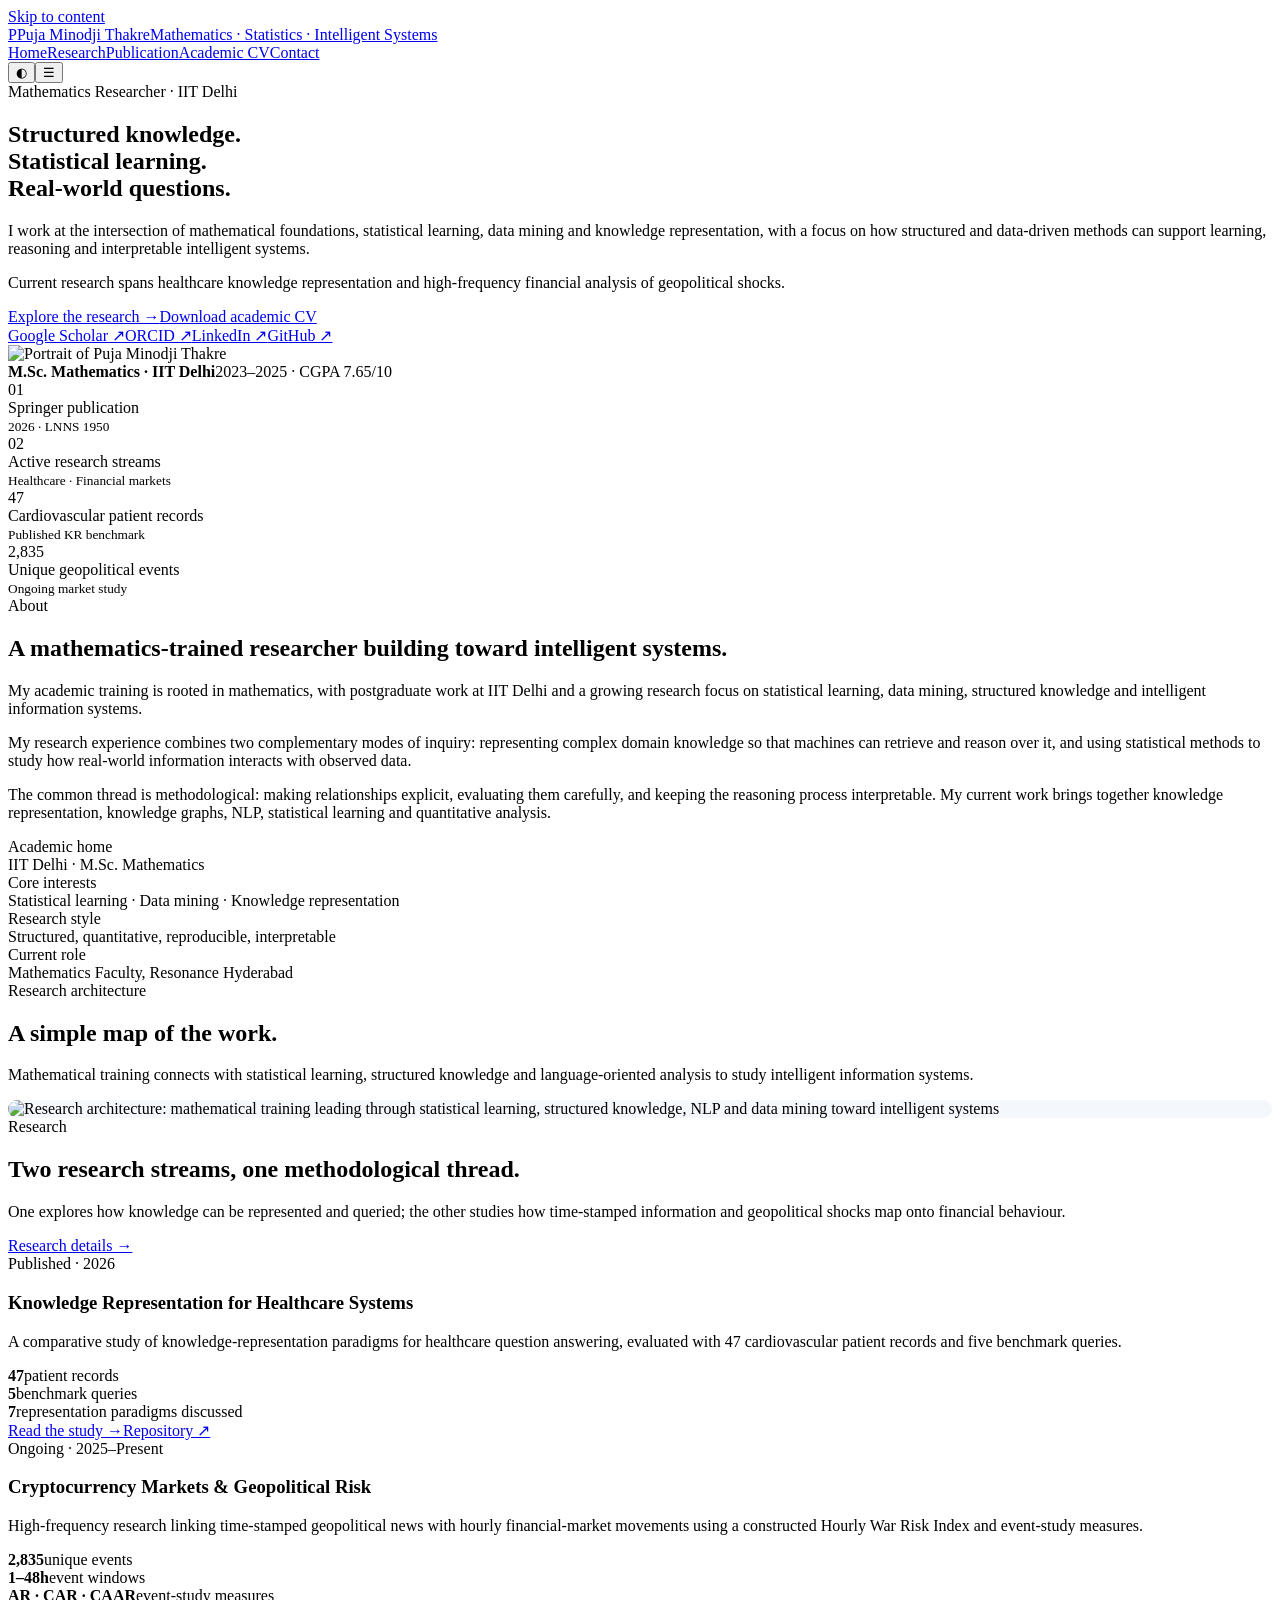
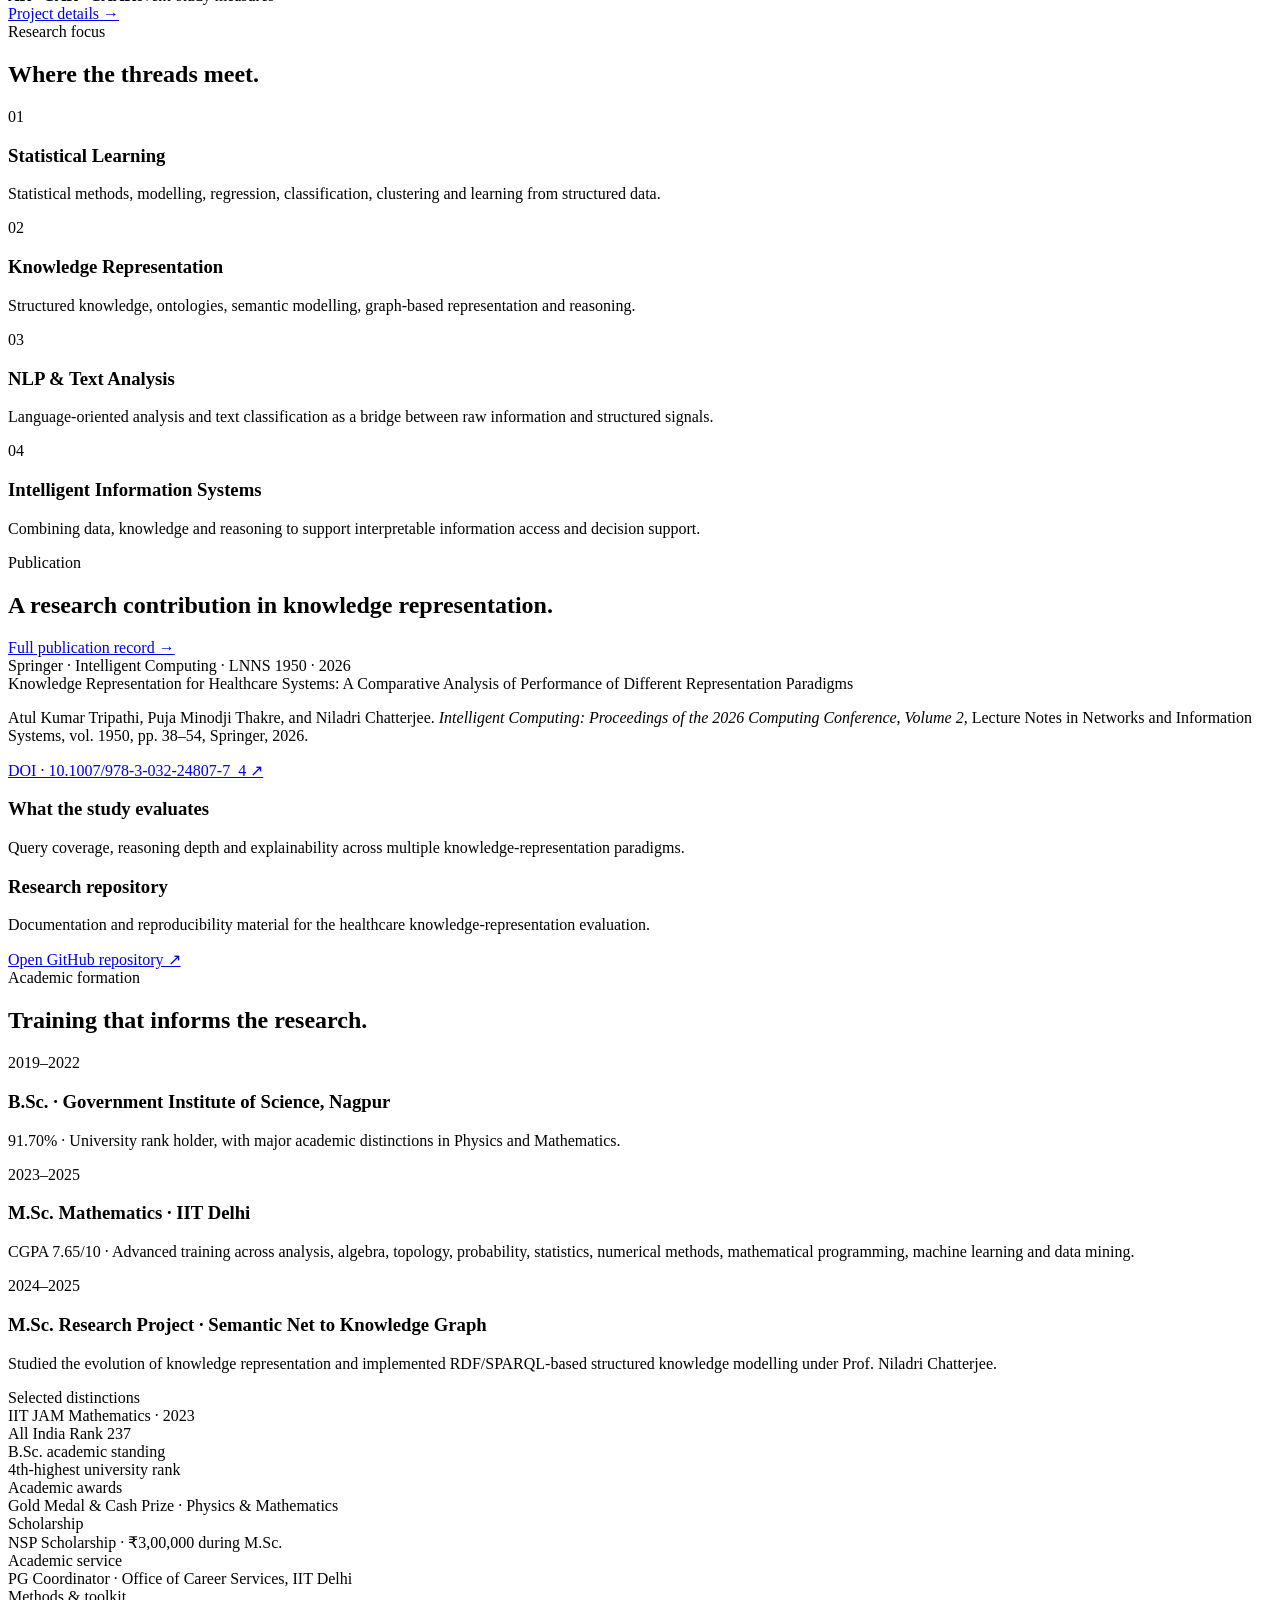
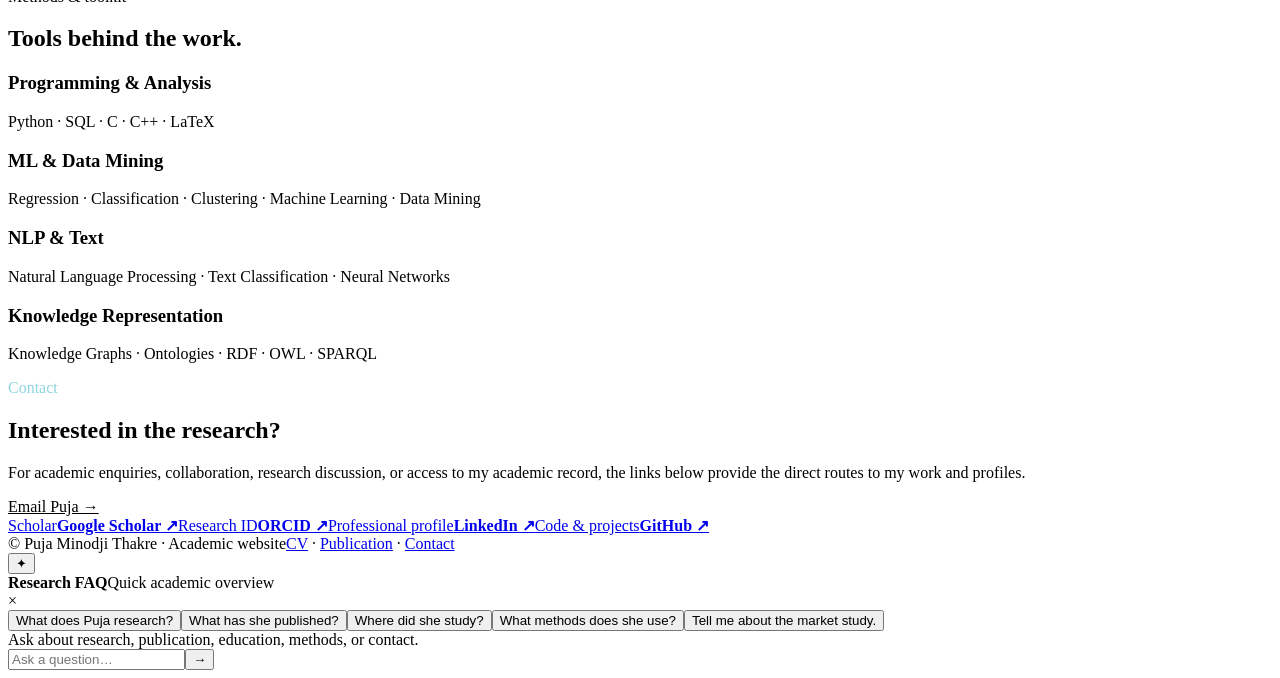
==== commit a6770236: "Add files via upload" ====
--- a/index.html
+++ b/index.html
@@ -1,13 +1,82 @@
-<!doctype html><html lang="en"><head><meta charset="utf-8"><meta name="viewport" content="width=device-width, initial-scale=1"><meta name="description" content="Academic website of Puja Minodji Thakre — mathematics-trained researcher working across statistical learning, data mining, knowledge representation, knowledge graphs and NLP."><title>Puja Minodji Thakre — Mathematics Researcher</title><link rel="icon" href="assets/favicon.svg"><link rel="stylesheet" href="assets/styles.css"><meta property="og:title" content="Puja Minodji Thakre — Mathematics Researcher"><meta property="og:description" content="Research across statistical learning, data mining, knowledge representation, knowledge graphs and NLP."><meta property="og:type" content="website"><script type="application/ld+json">{"@context":"https://schema.org","@type":"Person","name":"Puja Minodji Thakre","jobTitle":"Mathematics Researcher","alumniOf":{"@type":"CollegeOrUniversity","name":"Indian Institute of Technology Delhi"},"email":"mailto:poojathakre33@gmail.com","knowsAbout":["Statistical Learning","Data Mining","Knowledge Representation","Knowledge Graphs","Natural Language Processing","Intelligent Information Systems"]}</script></head><body>
-<header class="topbar"><div class="wrap nav"><a class="brand" href="index.html"><span class="mark">P</span><span><strong>PUJA MINODJI THAKRE</strong><small>IIT Delhi · Mathematics · Research</small></span></a><nav class="links"><a href="index.html">Home</a><a href="research.html">Research</a><a href="publications.html">Publication</a><a href="cv.html">Academic CV</a><a href="#contact">Contact</a></nav><div class="nav-cta"><a class="btn" href="assets/Puja_Minodji_Thakre_Academic_CV.pdf">CV ↗</a></div><button class="mobile-toggle" aria-label="Toggle navigation">Menu</button></div></header>
-<main>
-<section class="hero"><div class="wrap hero-grid"><div class="reveal"><div class="eyebrow mono">Mathematics-trained researcher</div><h1>Learning from data.<br><em>Reasoning with structure.</em></h1><p class="hero-lead">I work at the intersection of mathematical foundations, statistical learning, data mining, and structured knowledge — with a focus on how computational representations can support learning, retrieval, reasoning, and intelligent information systems.</p><div class="hero-actions"><a class="btn primary" href="research.html">Explore research ↗</a><a class="btn" href="assets/Puja_Minodji_Thakre_Academic_CV.pdf">Download CV</a><a class="btn" href="publications.html">Publication record</a></div></div><aside class="hero-side reveal"><div class="label mono">Research at a glance</div><div class="snapshot"><div class="snap"><b>7.65/10</b><span>M.Sc. Mathematics · IIT Delhi</span></div><div class="snap"><b>91.70%</b><span>B.Sc. · Government Institute of Science</span></div><div class="snap"><b>01</b><span>Published Springer research paper</span></div><div class="snap"><b>02</b><span>Current collaborative research streams</span></div></div></aside></div></section>
-<section class="section tight"><div class="wrap"><div class="section-head reveal"><div><div class="kicker mono">01 · Research identity</div><h2 class="section-title">A research programme built from<br>mathematics outward.</h2></div><p class="section-note">The profile is deliberately organized around questions, methods and evidence — not around a long list of tools.</p></div><div class="agenda"><div class="agenda-intro reveal"><p>My research interests connect rigorous mathematical training with data-driven modelling and knowledge-based reasoning.</p><p class="muted" style="font-family:'DM Sans';font-size:.9rem;margin-top:20px">Current themes include statistical learning and data mining; knowledge representation and knowledge graphs; NLP and structured information; and intelligent information systems.</p></div><div class="agenda-map reveal"><img src="assets/research-map.svg" alt="Research map showing mathematical foundations connecting to statistical learning, knowledge representation, NLP and intelligent information systems" style="width:100%;height:100%;display:block;object-fit:cover"></div></div></div></section>
-<section class="section"><div class="wrap"><div class="section-head reveal"><div><div class="kicker mono">02 · Current work</div><h2 class="section-title">Two research streams.<br>Different data, shared questions.</h2></div><p class="section-note">One stream studies representation and reasoning in healthcare knowledge; the other links geopolitical news with high-frequency financial-market data.</p></div><div class="projects"><article class="project reveal"><div class="index">01 / PUBLISHED</div><div><h3>Knowledge Representation for Healthcare Systems</h3><p>A comparative evaluation of knowledge-representation paradigms for healthcare question answering, using a benchmark of 47 cardiovascular patient records and five clinical queries with increasing reasoning complexity.</p><div class="meta"><span class="chip">Knowledge Representation</span><span class="chip">Knowledge Graphs</span><span class="chip">Healthcare QA</span><span class="chip">Explainability</span></div></div><div class="year">2024–2026 <span class="arrow">↗</span></div></article><article class="project reveal"><div class="index">02 / ONGOING</div><div><h3>Cryptocurrency Markets &amp; Geopolitical Risk</h3><p>A high-frequency study connecting time-stamped geopolitical news with hourly financial-market movements, using an Hourly War Risk Index and event-study measures including AR, CAR and CAAR.</p><div class="meta"><span class="chip">Statistical Learning</span><span class="chip">High-Frequency Data</span><span class="chip">Event Study</span><span class="chip">Financial Markets</span></div></div><div class="year">2025–present <span class="arrow">↗</span></div></article></div></div></section>
-<section class="section"><div class="wrap"><div class="feature reveal"><div class="label mono">Published research · Springer · 2026</div><h3>Knowledge Representation for Healthcare Systems: A Comparative Analysis of Performance of Different Representation Paradigms</h3><p>Co-authored with Atul Kumar Tripathi and Niladri Chatterjee. The study builds a unified benchmark across knowledge-representation paradigms and evaluates query coverage, reasoning depth and explainability for healthcare question answering.</p><div class="fact-row"><span class="dark-chip">47 cardiovascular records</span><span class="dark-chip">5 clinical queries</span><span class="dark-chip">7 representation paradigms</span><span class="dark-chip">Knowledge Graphs: complete benchmark coverage</span></div><div class="feature-links"><a class="btn primary" href="publications.html">Read publication record ↗</a><a class="btn" data-github target="_blank" rel="noreferrer">Research repository ↗</a><a class="btn" data-doi target="_blank" rel="noreferrer">Official DOI ↗</a></div></div></div></section>
-<section class="section"><div class="wrap"><div class="section-head reveal"><div><div class="kicker mono">03 · How I work</div><h2 class="section-title">Methods are useful<br>when they answer a question.</h2></div><p class="section-note">The technical stack reflects the research programme rather than existing as a disconnected skills list.</p></div><div class="method-grid reveal"><div class="method"><div class="num">01</div><h4>Mathematical foundations</h4><p>Analysis, algebra, topology, differential equations, probability and statistics, optimisation, and numerical methods.</p></div><div class="method"><div class="num">02</div><h4>Statistical learning</h4><p>Regression, classification, clustering, data mining and data-driven modelling for structured and real-world observations.</p></div><div class="method"><div class="num">03</div><h4>Structured knowledge</h4><p>Knowledge graphs, ontologies, RDF, OWL and SPARQL for representing, querying and reasoning over explicit structure.</p></div><div class="method"><div class="num">04</div><h4>Language &amp; computation</h4><p>NLP, text classification, Python, SQL, C/C++, LaTeX, and computational workflows for research experiments.</p></div></div></div></section>
-<section class="section"><div class="wrap"><div class="section-head reveal"><div><div class="kicker mono">04 · Academic formation</div><h2 class="section-title">Training, research project,<br>then collaborative research.</h2></div><p class="section-note">A compact academic timeline showing the progression from mathematical training to research in structured knowledge and data-driven systems.</p></div><div class="twocol"><div class="panel reveal"><h3>Academic development</h3><div class="timeline"><div class="timeline-item"><div class="timeline-year">2019–2022</div><h3>B.Sc. · Government Institute of Science, Nagpur</h3><p>91.70%; university rank holder with major academic distinctions in Physics and Mathematics.</p></div><div class="timeline-item"><div class="timeline-year">2023–2025</div><h3>M.Sc. Mathematics · IIT Delhi</h3><p>CGPA 7.65/10; advanced coursework spanning analysis, algebra, topology, probability, statistics, numerical methods, machine learning and data mining.</p></div><div class="timeline-item"><div class="timeline-year">2024–2025</div><h3>M.Sc. Research Project · Semantic Net to Knowledge Graph</h3><p>Studied the evolution of knowledge representation and examined RDF/SPARQL-based structured knowledge modelling under Prof. Niladri Chatterjee.</p></div></div></div><div class="panel reveal"><h3>Current research and professional work</h3><div class="timeline"><div class="timeline-item"><div class="timeline-year">2024–2026</div><h3>Collaborative research · Healthcare Knowledge Representation</h3><p>Contributed to comparative evaluation of KR paradigms for healthcare question answering; published in Springer proceedings.</p></div><div class="timeline-item"><div class="timeline-year">2025–present</div><h3>Collaborative research · Geopolitical Risk &amp; High-Frequency Markets</h3><p>Contributing to event-study analysis linking geopolitical news with hourly financial-market movements.</p></div><div class="timeline-item"><div class="timeline-year">July 2025–present</div><h3>Mathematics Faculty · Resonance, Hyderabad</h3><p>Teaching JEE and Olympiad mathematics while developing advanced problems, assessments and instructional material.</p></div></div></div></div></div></section>
-<section class="section"><div class="wrap"><div class="section-head reveal"><div><div class="kicker mono">05 · Selected distinctions</div><h2 class="section-title">Evidence of academic<br>preparation.</h2></div><p class="section-note">Included to establish academic trajectory without making honours the centre of the research narrative.</p></div><div class="honors reveal"><div class="honor"><strong>AIR 237</strong><small>IIT JAM Mathematics · 2023</small></div><div class="honor"><strong>Gold Medal</strong><small>Highest marks in Physics &amp; Mathematics · B.Sc.</small></div><div class="honor"><strong>4th highest</strong><small>University rank in B.Sc. · RTMNU</small></div><div class="honor"><strong>₹3L</strong><small>National Scholarship Portal scholarship during M.Sc.</small></div></div><div class="panel reveal" style="margin-top:18px"><h3>Academic leadership</h3><p>PG Coordinator, Office of Career Services, IIT Delhi (2024–2025): coordinated postgraduate recruitment activities involving 800+ companies, 1,200+ students and 25 disciplines, including outreach and onboarding of 40+ new firms.</p></div></div></section>
-<section class="section" id="contact"><div class="wrap"><div class="contact"><div class="reveal"><div class="kicker mono">06 · Research conversations</div><h2>Let the work<br>start the conversation.</h2></div><div class="contact-side reveal"><p class="muted" style="font-size:.92rem">For research conversations, academic collaboration, or access to the academic CV and publication record:</p><div class="contact-row"><span>Email</span><a data-email></a></div><div class="contact-row"><span>Research repository</span><a data-github target="_blank" rel="noreferrer">GitHub ↗</a></div><div class="contact-row"><span>Publication</span><a data-doi target="_blank" rel="noreferrer">DOI ↗</a></div><div class="hero-actions" style="margin-top:18px"><a class="btn primary" href="cv.html">View academic CV</a></div></div></div></div></section>
-</main><footer class="wrap"><span>© <span data-year></span> Puja Minodji Thakre</span><span>Mathematics · Statistical Learning · Knowledge Representation</span></footer>
-<button class="faq-button" id="faqButton">Research FAQ <span>+</span></button><aside class="faq-panel" id="faqPanel"><div class="faq-head"><strong>Research FAQ</strong><button class="faq-close" id="faqClose">×</button></div><div class="faq-body"><div class="faq-questions"><button class="faq-q" data-q="What is Puja researching?">Research focus</button><button class="faq-q" data-q="What did she publish?">Publication</button><button class="faq-q" data-q="What did she study at IIT Delhi?">IIT Delhi</button><button class="faq-q" data-q="What methods does she use?">Methods</button><button class="faq-q" data-q="Is there a research repository?">Repository</button><button class="faq-q" data-q="How can I contact her?">Contact</button></div><form class="faq-form" id="faqForm" style="display:flex;gap:7px;margin:0 0 12px"><input id="faqInput" aria-label="Ask a research question" placeholder="Ask about research, publication…" style="flex:1;min-width:0;border:1px solid var(--line);padding:9px 10px;border-radius:9px;background:#fff;font:0.74rem/1.2 'DM Sans',sans-serif"><button class="btn" type="submit" style="padding:8px 11px">Ask</button></form><div class="chat-user" id="faqUser">Choose a question or type one above.</div><div class="chat" id="faqAnswer"><b>Answer</b>This site includes a small, client-side FAQ assistant for basic research-profile questions. It does not send your question to an external AI service.</div></div></aside><script src="assets/site-config.js"></script><script src="assets/app.js"></script></body></html>
+<!doctype html>
+<html lang="en">
+<head>
+<meta charset="utf-8"><meta name="viewport" content="width=device-width,initial-scale=1">
+<title>Puja Minodji Thakre — Mathematics Researcher</title>
+<meta name="description" content="Academic website of Puja Minodji Thakre, mathematics researcher working across statistical learning, data mining, knowledge representation, knowledge graphs and natural language processing.">
+<meta name="theme-color" content="#10263f"><link rel="icon" href="assets/favicon.svg"><link rel="stylesheet" href="assets/site.css">
+<meta property="og:title" content="Puja Minodji Thakre — Mathematics Researcher"><meta property="og:description" content="Research in statistical learning, data mining, knowledge representation, knowledge graphs and intelligent information systems."><meta property="og:type" content="website">
+<script type="application/ld+json">{"@context":"https://schema.org","@type":"Person","name":"Puja Minodji Thakre","jobTitle":"Mathematics Researcher","email":"mailto:poojathakre33@gmail.com","url":"","affiliation":{"@type":"CollegeOrUniversity","name":"Indian Institute of Technology Delhi"},"sameAs":["https://scholar.google.com/citations?user=FoOvhlQAAAAJ&hl=en&authuser=6","https://orcid.org/0009-0001-7924-5363","https://www.linkedin.com/in/puja-minodji-thakre/","https://github.com/PUJAMINODTHAKRE"]}</script>
+</head>
+<body>
+<a class="skip" href="#main">Skip to content</a>
+<header class="site-header"><div class="container nav">
+  <a class="brand" href="index.html"><span class="brand-mark">P</span><span><span class="brand-text">Puja Minodji Thakre</span><span class="brand-sub">Mathematics · Statistics · Intelligent Systems</span></span></a>
+  <nav class="nav-links" data-nav aria-label="Primary navigation"><a href="index.html" class="active">Home</a><a href="research.html">Research</a><a href="publications.html">Publication</a><a href="cv.html">Academic CV</a><a href="contact.html">Contact</a></nav>
+  <div class="nav-actions"><button class="icon-btn" type="button" data-theme-toggle aria-label="Toggle dark mode">◐</button><button class="menu-btn" data-menu type="button" aria-label="Open menu">☰</button></div>
+</div></header>
+<main id="main">
+<section class="hero"><div class="container hero-grid">
+  <div>
+    <div class="eyebrow">Mathematics Researcher · IIT Delhi</div>
+    <h1>Structured knowledge.<br>Statistical learning.<br>Real-world questions.</h1>
+    <p class="hero-lede">I work at the intersection of mathematical foundations, statistical learning, data mining and knowledge representation, with a focus on how structured and data-driven methods can support learning, reasoning and interpretable intelligent systems.</p>
+    <p class="hero-note">Current research spans healthcare knowledge representation and high-frequency financial analysis of geopolitical shocks.</p>
+    <div class="hero-cta"><a class="btn btn-primary" href="research.html">Explore the research →</a><a class="btn btn-ghost" href="assets/Puja_Academic_CV.pdf" target="_blank" rel="noopener">Download academic CV</a></div>
+    <div class="social-row"><a href="https://scholar.google.com/citations?user=FoOvhlQAAAAJ&hl=en&authuser=6" target="_blank" rel="noopener">Google Scholar ↗</a><a href="https://orcid.org/0009-0001-7924-5363" target="_blank" rel="noopener">ORCID ↗</a><a href="https://www.linkedin.com/in/puja-minodji-thakre/" target="_blank" rel="noopener">LinkedIn ↗</a><a href="https://github.com/PUJAMINODTHAKRE" target="_blank" rel="noopener">GitHub ↗</a></div>
+  </div>
+  <div class="portrait-wrap"><div class="portrait-card"><img src="assets/puja-portrait.jpeg" alt="Portrait of Puja Minodji Thakre"><div class="portrait-meta"><strong>M.Sc. Mathematics · IIT Delhi</strong><span>2023–2025 · CGPA 7.65/10</span></div></div></div>
+</div></section>
+
+<section class="section section-tight"><div class="container"><div class="snapshot">
+  <div class="stat"><div class="num">01</div><div class="label">Springer publication</div><small>2026 · LNNS 1950</small></div>
+  <div class="stat"><div class="num">02</div><div class="label">Active research streams</div><small>Healthcare · Financial markets</small></div>
+  <div class="stat"><div class="num">47</div><div class="label">Cardiovascular patient records</div><small>Published KR benchmark</small></div>
+  <div class="stat"><div class="num">2,835</div><div class="label">Unique geopolitical events</div><small>Ongoing market study</small></div>
+</div></div></section>
+
+<section class="section" id="about"><div class="container"><div class="section-head"><div><div class="kicker">About</div><h2>A mathematics-trained researcher building toward intelligent systems.</h2></div></div>
+<div class="about-grid"><div class="prose">
+<p>My academic training is rooted in mathematics, with postgraduate work at IIT Delhi and a growing research focus on statistical learning, data mining, structured knowledge and intelligent information systems.</p>
+<p>My research experience combines two complementary modes of inquiry: representing complex domain knowledge so that machines can retrieve and reason over it, and using statistical methods to study how real-world information interacts with observed data.</p>
+<p>The common thread is methodological: making relationships explicit, evaluating them carefully, and keeping the reasoning process interpretable. My current work brings together knowledge representation, knowledge graphs, NLP, statistical learning and quantitative analysis.</p>
+</div><aside class="aside-card"><div class="aside-list">
+<div class="aside-item"><div class="aside-label">Academic home</div><div class="aside-value">IIT Delhi · M.Sc. Mathematics</div></div>
+<div class="aside-item"><div class="aside-label">Core interests</div><div class="aside-value">Statistical learning · Data mining · Knowledge representation</div></div>
+<div class="aside-item"><div class="aside-label">Research style</div><div class="aside-value">Structured, quantitative, reproducible, interpretable</div></div>
+<div class="aside-item"><div class="aside-label">Current role</div><div class="aside-value">Mathematics Faculty, Resonance Hyderabad</div></div>
+</div></aside></div></div></section>
+
+<section class="section section-tight"><div class="container"><div class="section-head"><div><div class="kicker">Research architecture</div><h2>A simple map of the work.</h2><p class="section-intro">Mathematical training connects with statistical learning, structured knowledge and language-oriented analysis to study intelligent information systems.</p></div></div><div style="border:1px solid var(--line);border-radius:18px;overflow:hidden;background:#f4f7fb"><img src="assets/research-map.svg" alt="Research architecture: mathematical training leading through statistical learning, structured knowledge, NLP and data mining toward intelligent systems" style="display:block;width:100%;height:auto"></div></div></section>
+
+<section class="section"><div class="container"><div class="section-head"><div><div class="kicker">Research</div><h2>Two research streams, one methodological thread.</h2><p class="section-intro">One explores how knowledge can be represented and queried; the other studies how time-stamped information and geopolitical shocks map onto financial behaviour.</p></div><a class="btn btn-ghost" href="research.html">Research details →</a></div>
+<div class="research-grid">
+<article class="research-card"><span class="status"><span class="dot"></span> Published · 2026</span><h3>Knowledge Representation for Healthcare Systems</h3><p class="desc">A comparative study of knowledge-representation paradigms for healthcare question answering, evaluated with 47 cardiovascular patient records and five benchmark queries.</p><div class="evidence"><div><strong>47</strong><span>patient records</span></div><div><strong>5</strong><span>benchmark queries</span></div><div><strong>7</strong><span>representation paradigms discussed</span></div></div><div class="card-links"><a class="text-link" href="research.html#healthcare">Read the study →</a><a class="text-link" href="https://github.com/PUJAMINODTHAKRE/healthcare-kb-representation-evaluation" target="_blank" rel="noopener">Repository ↗</a></div></article>
+<article class="research-card"><span class="status"><span class="dot"></span> Ongoing · 2025–Present</span><h3>Cryptocurrency Markets & Geopolitical Risk</h3><p class="desc">High-frequency research linking time-stamped geopolitical news with hourly financial-market movements using a constructed Hourly War Risk Index and event-study measures.</p><div class="evidence"><div><strong>2,835</strong><span>unique events</span></div><div><strong>1–48h</strong><span>event windows</span></div><div><strong>AR · CAR · CAAR</strong><span>event-study measures</span></div></div><div class="card-links"><a class="text-link" href="research.html#markets">Project details →</a></div></article>
+</div></div></section>
+
+<section class="section"><div class="container"><div class="section-head"><div><div class="kicker">Research focus</div><h2>Where the threads meet.</h2></div></div><div class="focus-grid">
+<div class="focus-card"><div class="focus-num">01</div><h3>Statistical Learning</h3><p>Statistical methods, modelling, regression, classification, clustering and learning from structured data.</p></div>
+<div class="focus-card"><div class="focus-num">02</div><h3>Knowledge Representation</h3><p>Structured knowledge, ontologies, semantic modelling, graph-based representation and reasoning.</p></div>
+<div class="focus-card"><div class="focus-num">03</div><h3>NLP & Text Analysis</h3><p>Language-oriented analysis and text classification as a bridge between raw information and structured signals.</p></div>
+<div class="focus-card"><div class="focus-num">04</div><h3>Intelligent Information Systems</h3><p>Combining data, knowledge and reasoning to support interpretable information access and decision support.</p></div>
+</div></div></section>
+
+<section class="section"><div class="container"><div class="section-head"><div><div class="kicker">Publication</div><h2>A research contribution in knowledge representation.</h2></div><a class="btn btn-ghost" href="publications.html">Full publication record →</a></div>
+<div class="pub-grid"><article class="pub-main"><div class="pub-meta">Springer · Intelligent Computing · LNNS 1950 · 2026</div><div class="pub-title">Knowledge Representation for Healthcare Systems: A Comparative Analysis of Performance of Different Representation Paradigms</div><p class="citation">Atul Kumar Tripathi, Puja Minodji Thakre, and Niladri Chatterjee. <em>Intelligent Computing: Proceedings of the 2026 Computing Conference, Volume 2</em>, Lecture Notes in Networks and Information Systems, vol. 1950, pp. 38–54, Springer, 2026.</p><a class="doi" href="https://doi.org/10.1007/978-3-032-24807-7_4" target="_blank" rel="noopener">DOI · 10.1007/978-3-032-24807-7_4 ↗</a></article>
+<div class="pub-side"><div class="mini-card"><h3>What the study evaluates</h3><p>Query coverage, reasoning depth and explainability across multiple knowledge-representation paradigms.</p></div><div class="mini-card"><h3>Research repository</h3><p>Documentation and reproducibility material for the healthcare knowledge-representation evaluation.</p><a href="https://github.com/PUJAMINODTHAKRE/healthcare-kb-representation-evaluation" target="_blank" rel="noopener">Open GitHub repository ↗</a></div></div></div></div></section>
+
+<section class="section"><div class="container"><div class="section-head"><div><div class="kicker">Academic formation</div><h2>Training that informs the research.</h2></div></div><div class="two-col"><div class="timeline">
+<div class="timeline-item"><div class="timeline-year">2019–2022</div><h3>B.Sc. · Government Institute of Science, Nagpur</h3><p>91.70% · University rank holder, with major academic distinctions in Physics and Mathematics.</p></div>
+<div class="timeline-item"><div class="timeline-year">2023–2025</div><h3>M.Sc. Mathematics · IIT Delhi</h3><p>CGPA 7.65/10 · Advanced training across analysis, algebra, topology, probability, statistics, numerical methods, mathematical programming, machine learning and data mining.</p></div>
+<div class="timeline-item"><div class="timeline-year">2024–2025</div><h3>M.Sc. Research Project · Semantic Net to Knowledge Graph</h3><p>Studied the evolution of knowledge representation and implemented RDF/SPARQL-based structured knowledge modelling under Prof. Niladri Chatterjee.</p></div>
+</div><div class="aside-card"><div class="kicker">Selected distinctions</div><div class="aside-list"><div class="aside-item"><div class="aside-label">IIT JAM Mathematics · 2023</div><div class="aside-value">All India Rank 237</div></div><div class="aside-item"><div class="aside-label">B.Sc. academic standing</div><div class="aside-value">4th-highest university rank</div></div><div class="aside-item"><div class="aside-label">Academic awards</div><div class="aside-value">Gold Medal & Cash Prize · Physics & Mathematics</div></div><div class="aside-item"><div class="aside-label">Scholarship</div><div class="aside-value">NSP Scholarship · ₹3,00,000 during M.Sc.</div></div><div class="aside-item"><div class="aside-label">Academic service</div><div class="aside-value">PG Coordinator · Office of Career Services, IIT Delhi</div></div></div></div></div></div></section>
+
+<section class="section"><div class="container"><div class="section-head"><div><div class="kicker">Methods & toolkit</div><h2>Tools behind the work.</h2></div></div><div class="toolkit"><div class="tool"><h3>Programming & Analysis</h3><p>Python · SQL · C · C++ · LaTeX</p></div><div class="tool"><h3>ML & Data Mining</h3><p>Regression · Classification · Clustering · Machine Learning · Data Mining</p></div><div class="tool"><h3>NLP & Text</h3><p>Natural Language Processing · Text Classification · Neural Networks</p></div><div class="tool"><h3>Knowledge Representation</h3><p>Knowledge Graphs · Ontologies · RDF · OWL · SPARQL</p></div></div></div></section>
+
+<section class="section"><div class="container"><div class="contact-panel"><div><div class="kicker" style="color:#8ed5df">Contact</div><h2>Interested in the research?</h2><p>For academic enquiries, collaboration, research discussion, or access to my academic record, the links below provide the direct routes to my work and profiles.</p><a class="btn" style="background:#fff;color:var(--navy);border-color:#fff" href="mailto:poojathakre33@gmail.com">Email Puja →</a></div><div class="contact-links"><a class="contact-link" href="https://scholar.google.com/citations?user=FoOvhlQAAAAJ&hl=en&authuser=6" target="_blank" rel="noopener"><span>Scholar</span><strong>Google Scholar ↗</strong></a><a class="contact-link" href="https://orcid.org/0009-0001-7924-5363" target="_blank" rel="noopener"><span>Research ID</span><strong>ORCID ↗</strong></a><a class="contact-link" href="https://www.linkedin.com/in/puja-minodji-thakre/" target="_blank" rel="noopener"><span>Professional profile</span><strong>LinkedIn ↗</strong></a><a class="contact-link" href="https://github.com/PUJAMINODTHAKRE" target="_blank" rel="noopener"><span>Code & projects</span><strong>GitHub ↗</strong></a></div></div></div></section>
+</main>
+<footer class="footer"><div class="container footer-row"><span>© <span data-year></span> Puja Minodji Thakre · Academic website</span><span><a href="cv.html">CV</a> · <a href="publications.html">Publication</a> · <a href="contact.html">Contact</a></span></div></footer>
+<div class="faq"><button class="faq-toggle" data-faq-toggle aria-label="Open research FAQ">✦</button><div class="faq-panel" data-faq-panel><div class="faq-head"><div><strong>Research FAQ</strong><span>Quick academic overview</span></div><span>×</span></div><div class="faq-body"><div class="faq-question"><button class="qbtn" data-faq-key="research">What does Puja research?</button><button class="qbtn" data-faq-key="publication">What has she published?</button><button class="qbtn" data-faq-key="education">Where did she study?</button><button class="qbtn" data-faq-key="methods">What methods does she use?</button><button class="qbtn" data-faq-key="finance">Tell me about the market study.</button></div><div class="faq-answer" data-faq-answer>Ask about research, publication, education, methods, or contact.</div><form class="faq-form" data-faq-form><input data-faq-input aria-label="Ask a research question" placeholder="Ask a question…"><button type="submit" aria-label="Send">→</button></form></div></div></div>
+<script src="assets/site.js"></script>
+</body></html>
